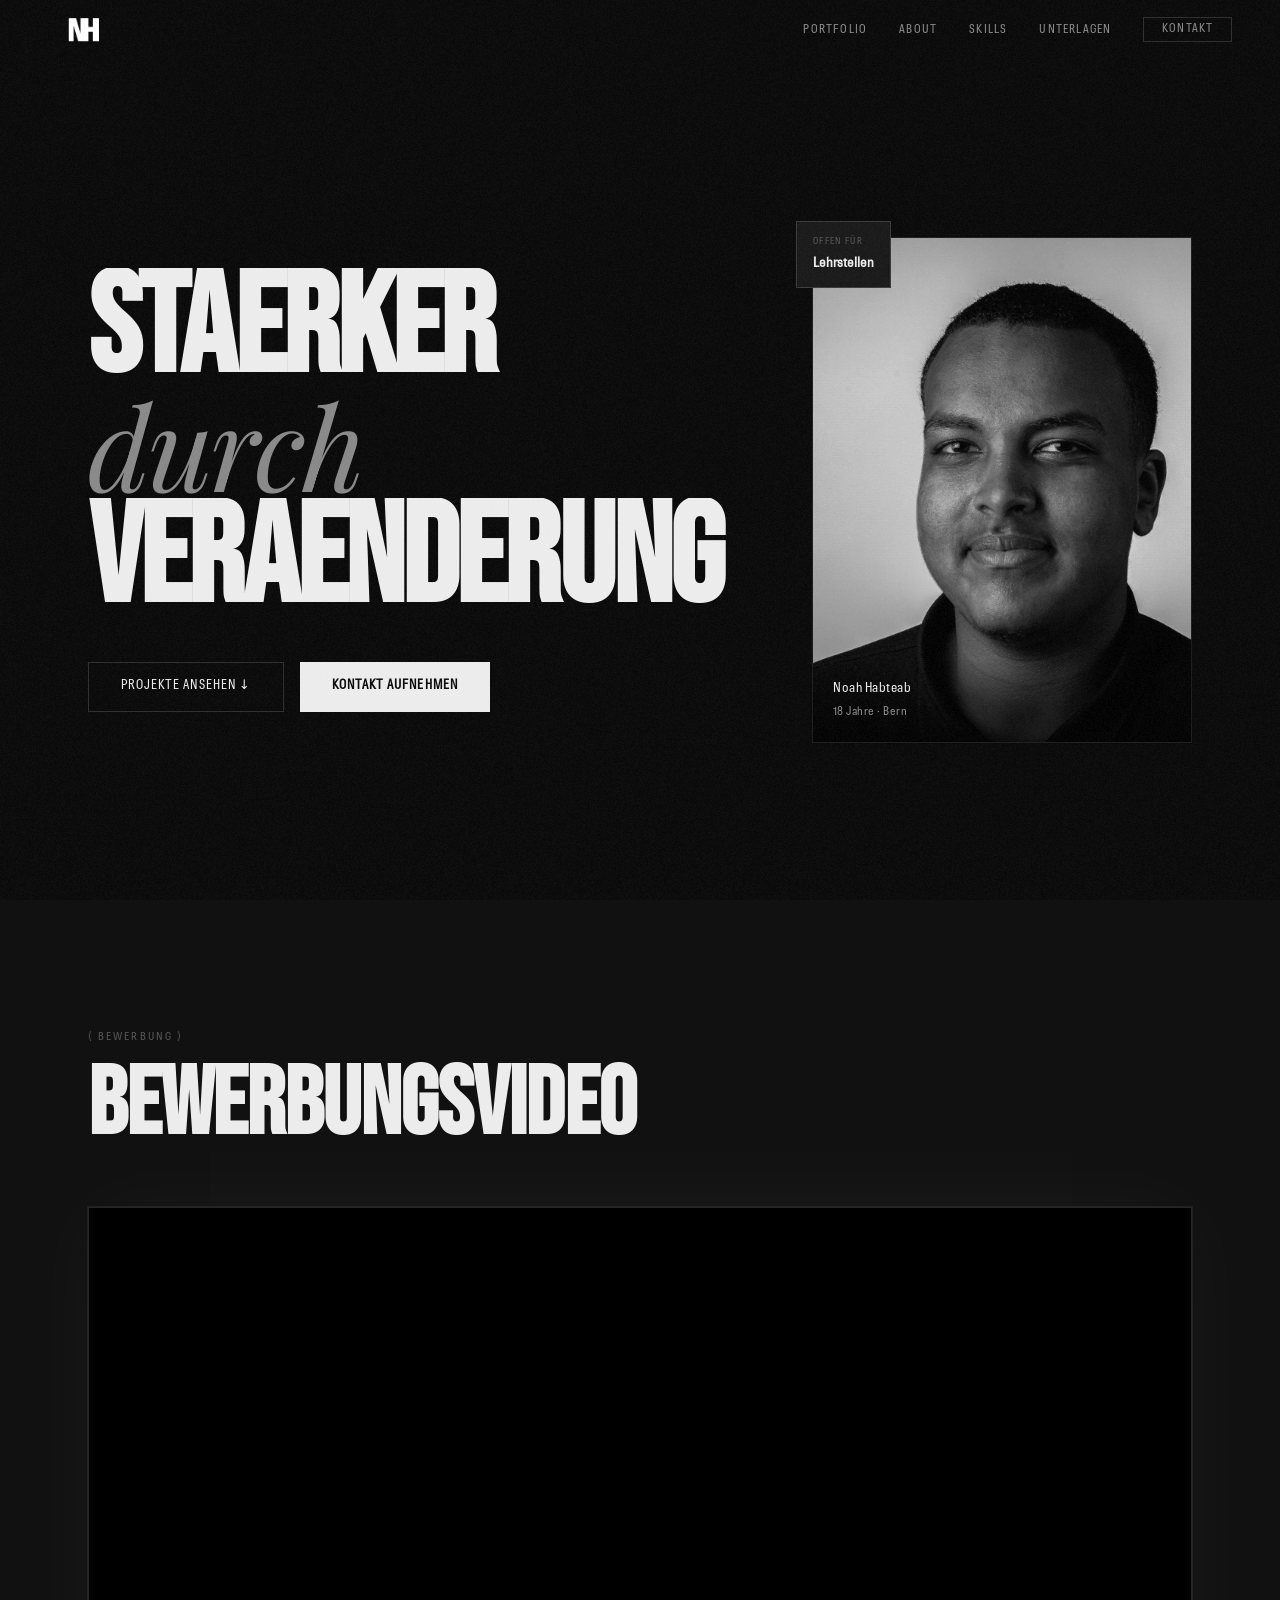
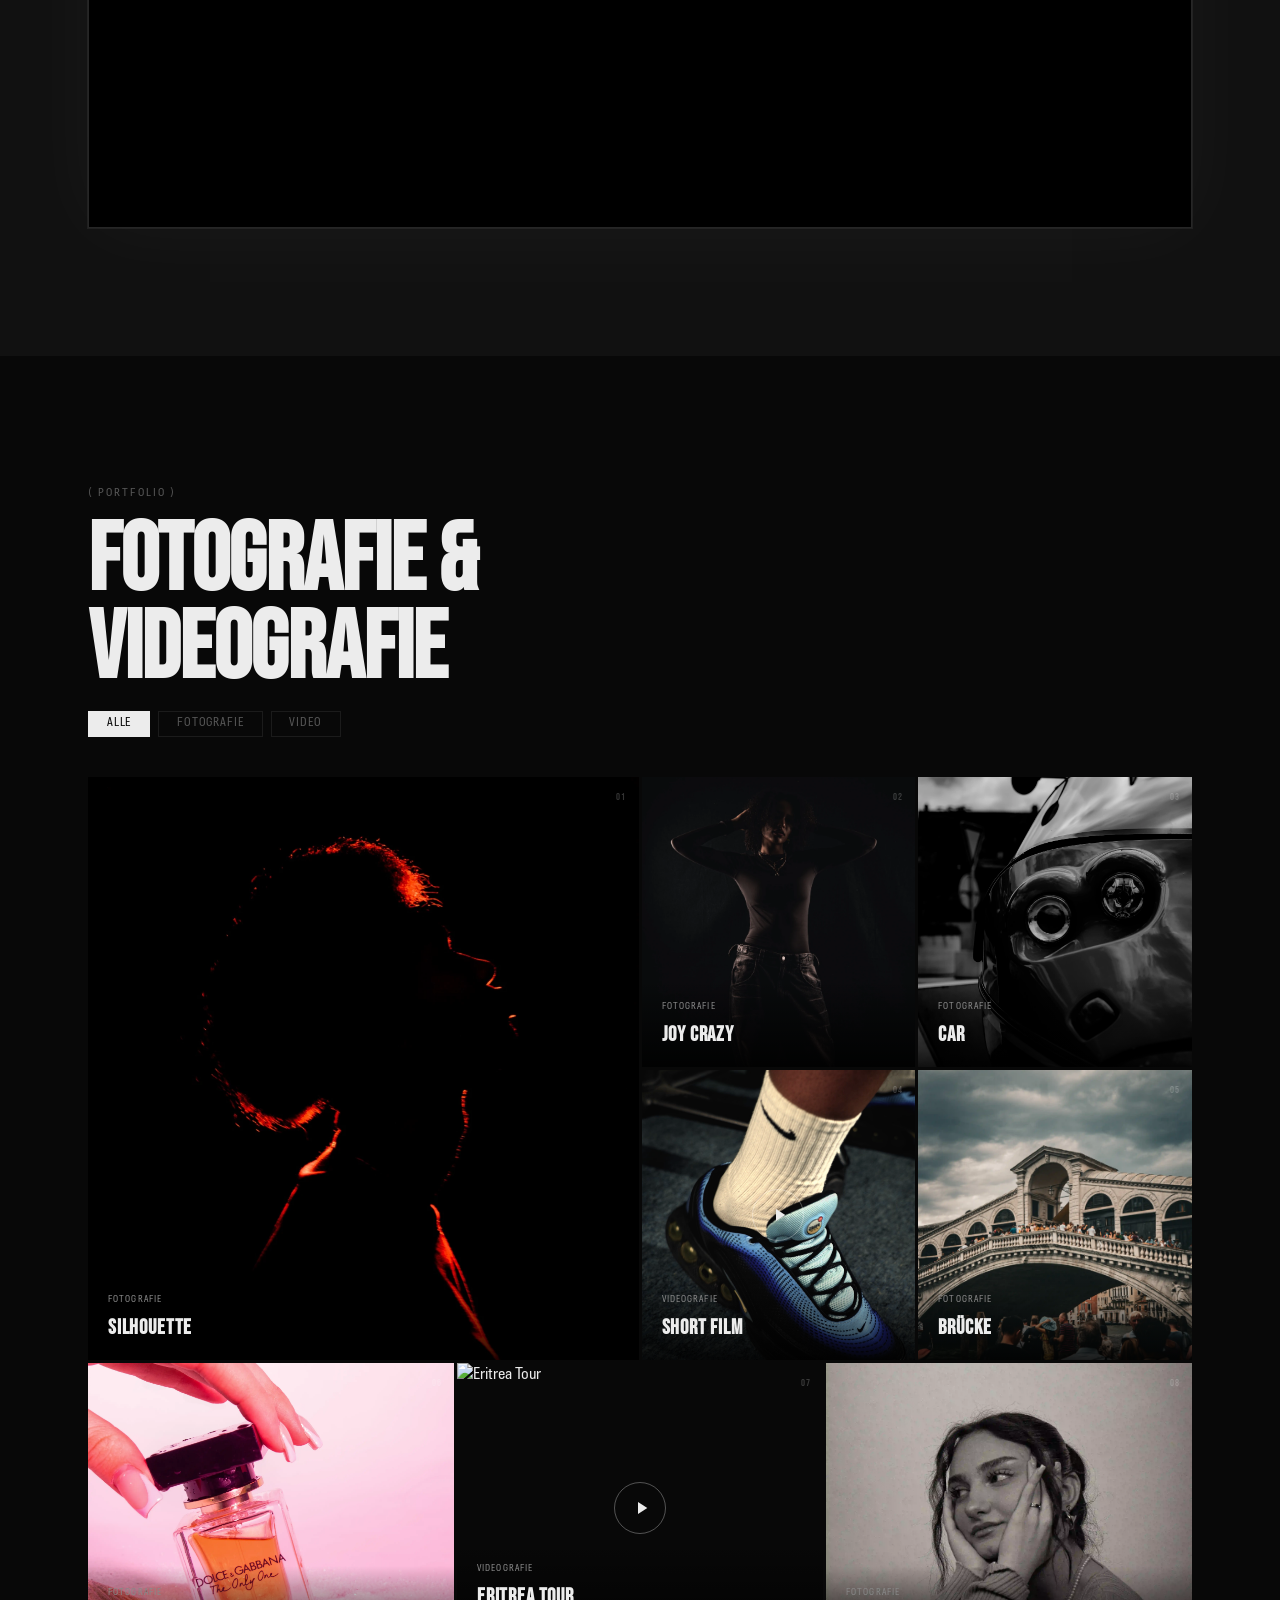
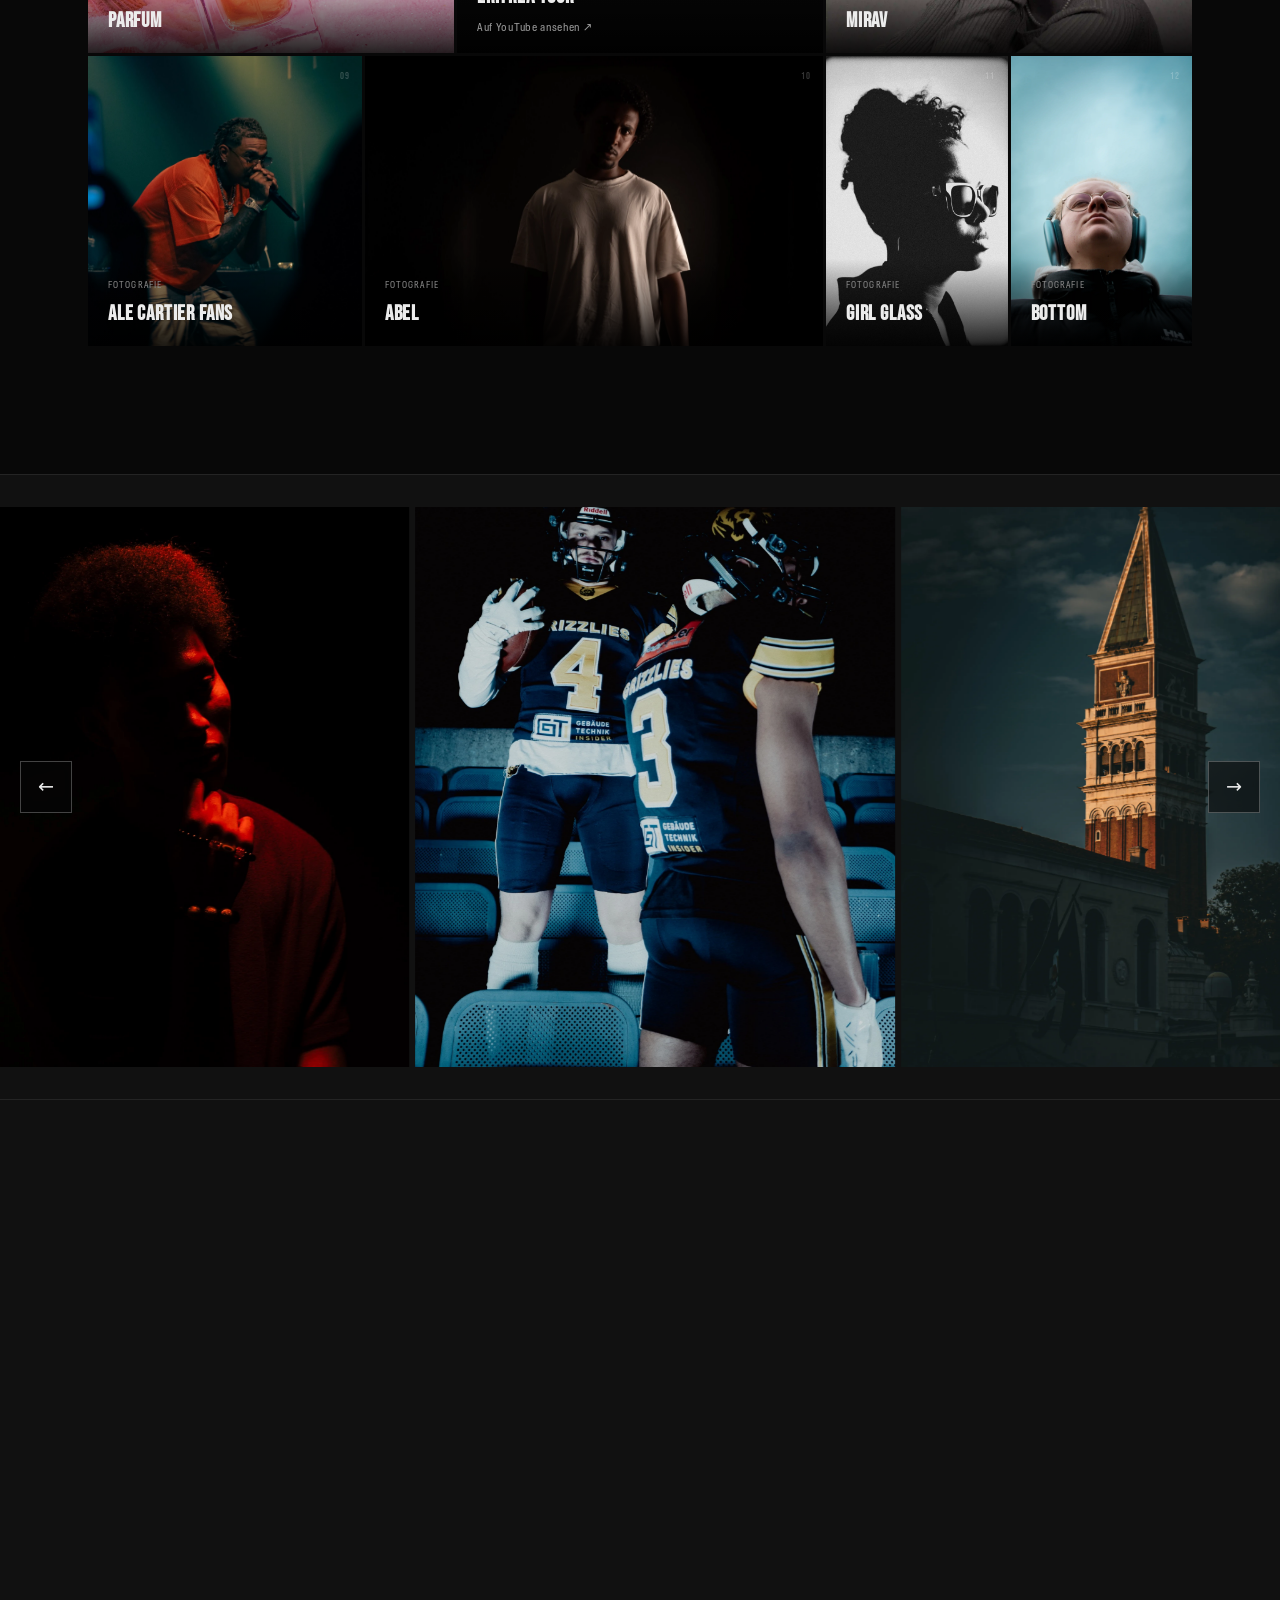
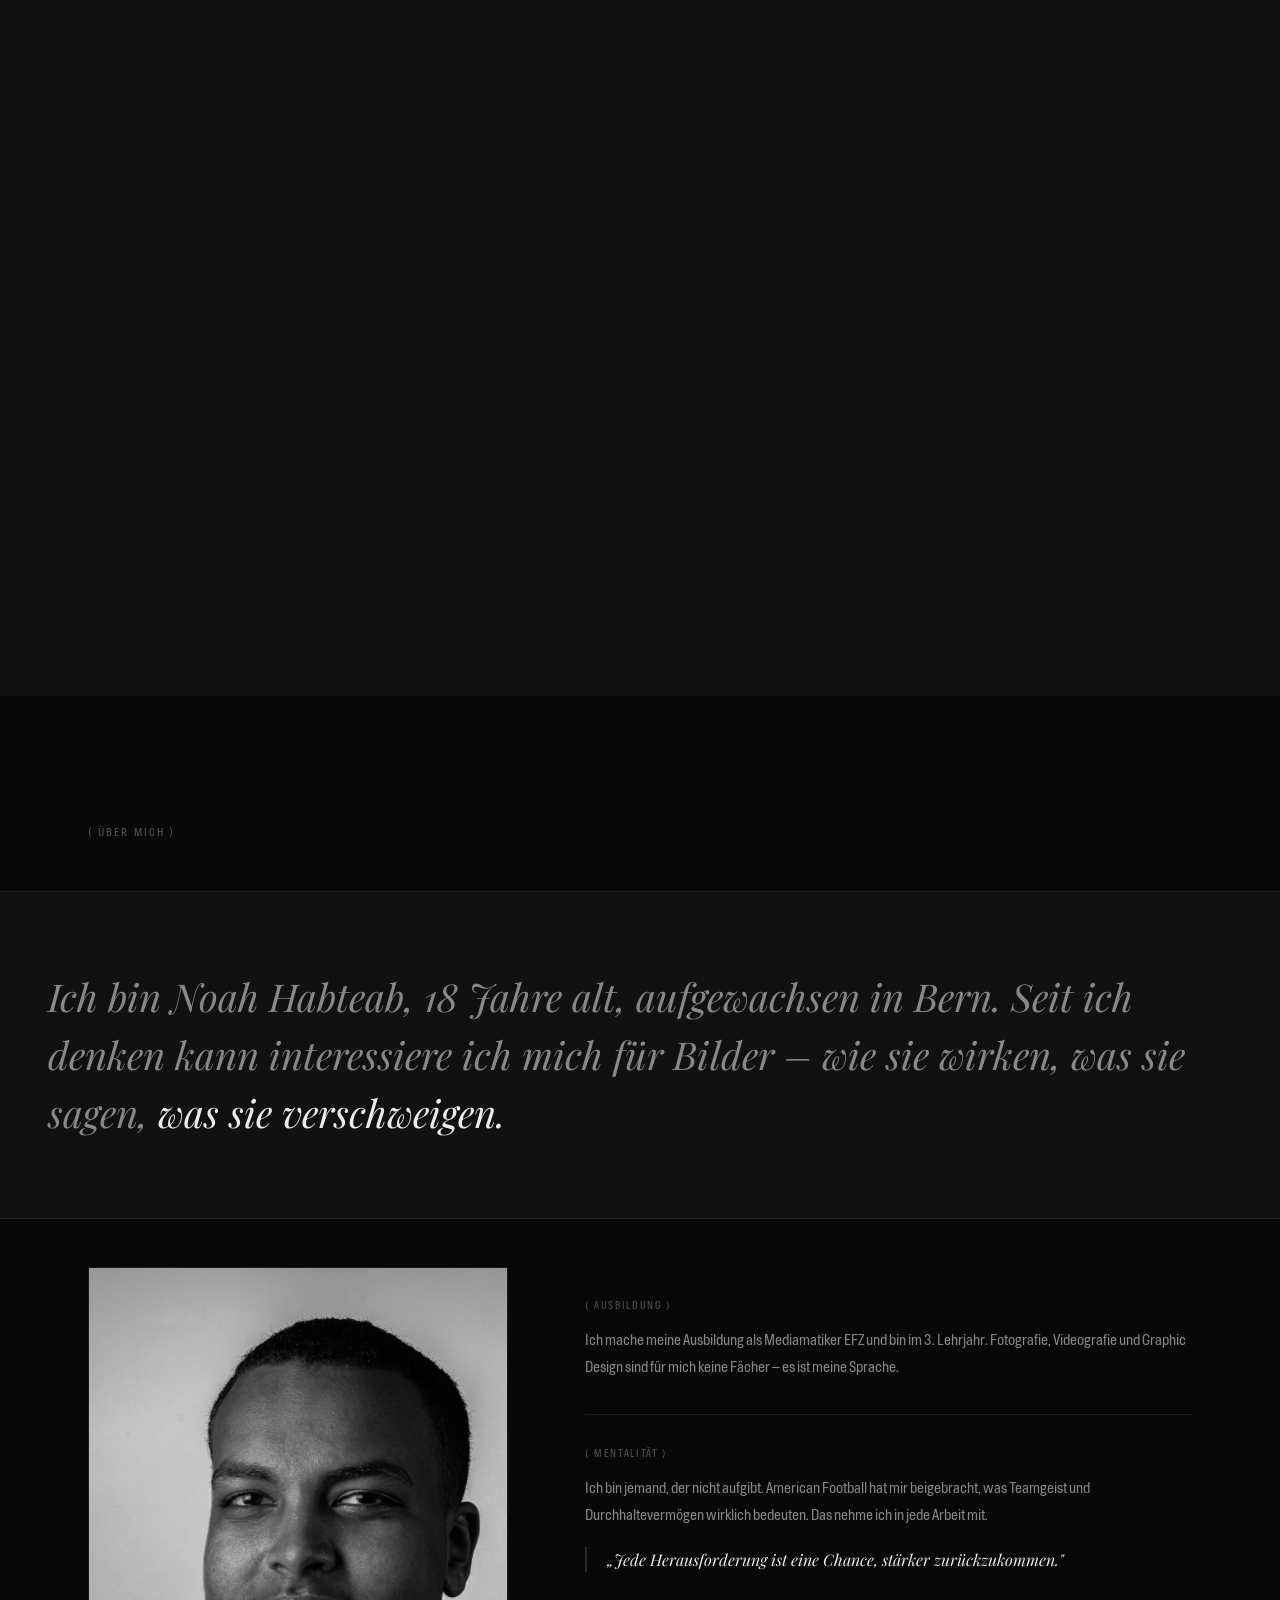
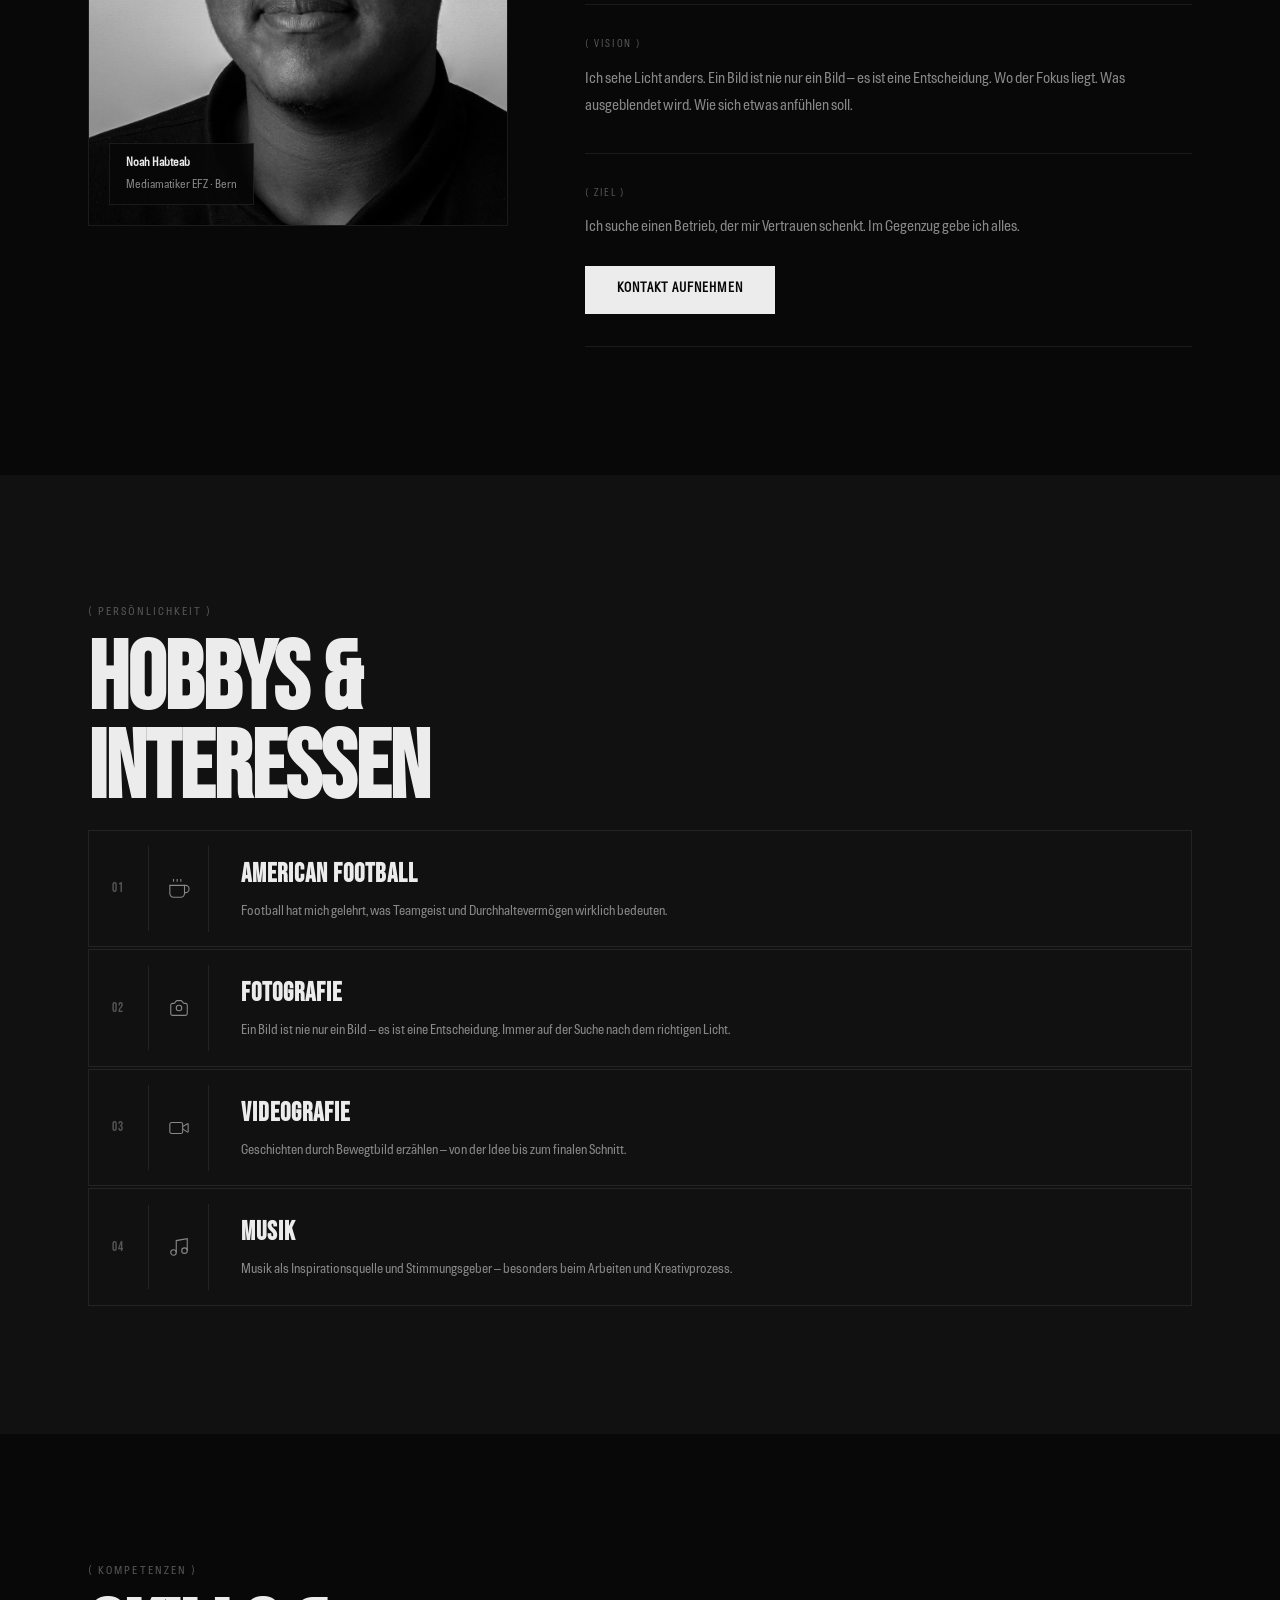
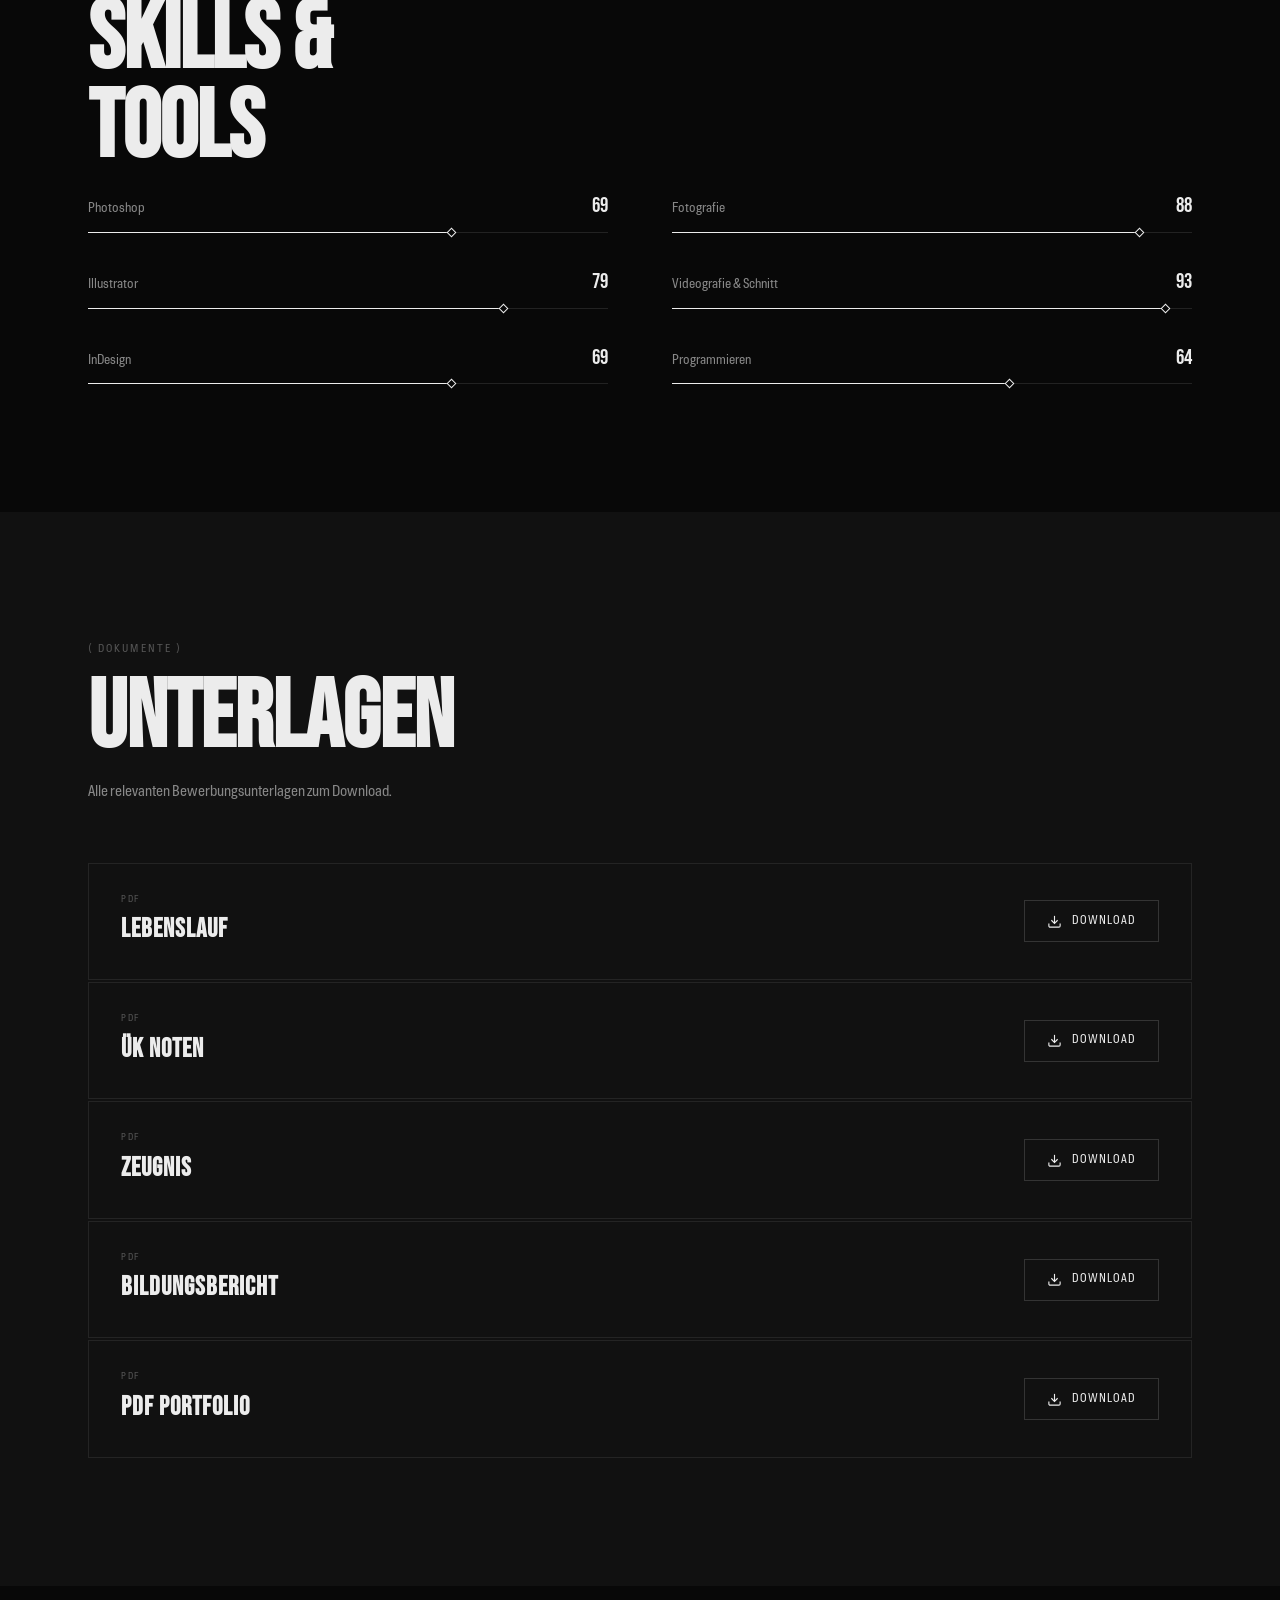
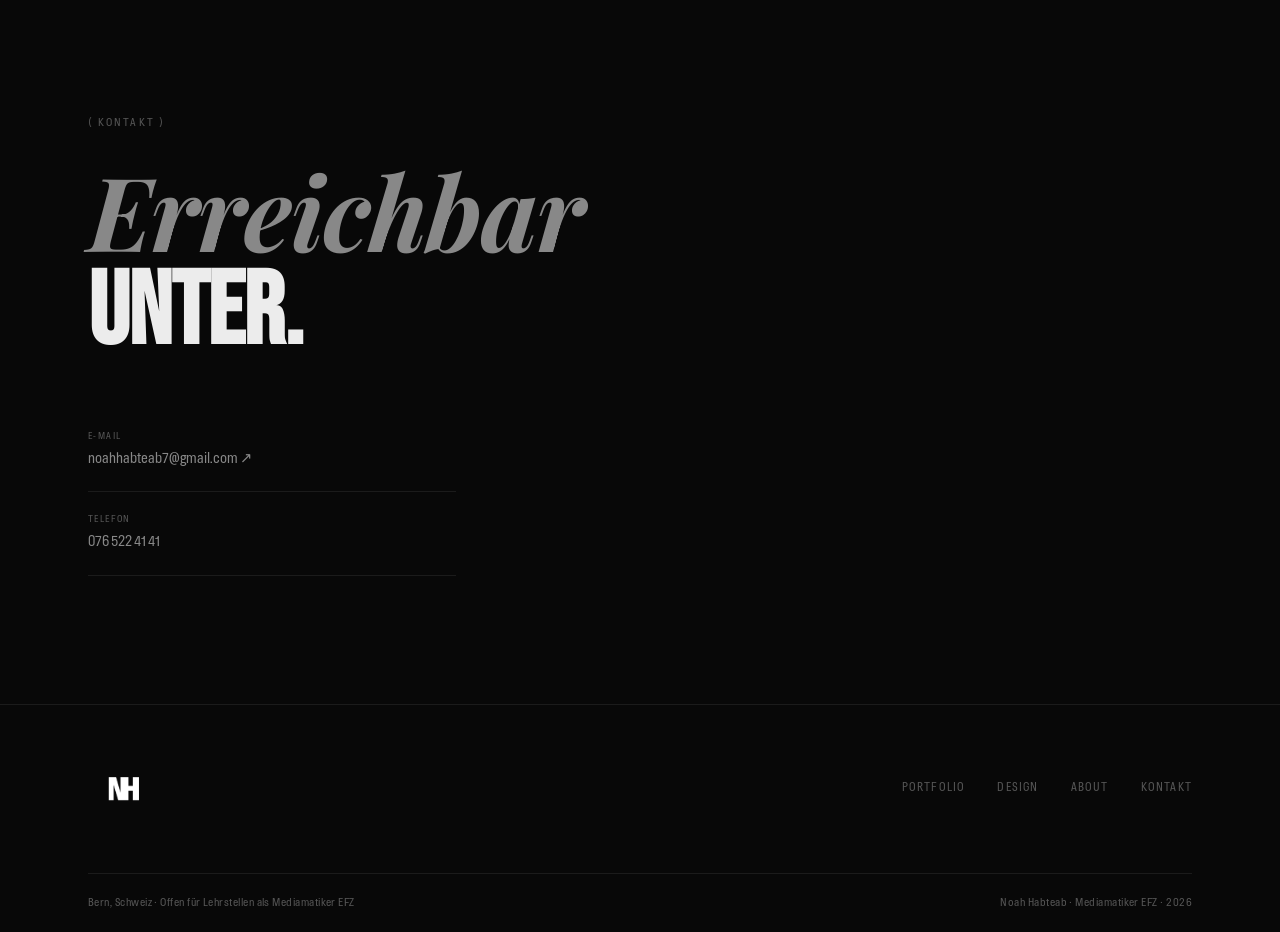
==== new-code/index.html @ 7a49c240 "Add files via upload" ====
<!DOCTYPE html>
<html lang="de">

<head>
  <meta charset="UTF-8" />
  <meta name="viewport" content="width=device-width, initial-scale=1.0" />
  <title>Noah Habteab — Mediamatiker EFZ</title>
  <meta name="description" content="Portfolio und Bewerbungsunterlagen von Noah Habteab, Mediamatiker EFZ in Ausbildung aus Bern. Fotografie, Videografie und Graphic Design." />
  <link rel="canonical" href="https://noah-habteab.ch" />

  <!-- Open Graph -->
  <meta property="og:type" content="website" />
  <meta property="og:url" content="https://noah-habteab.ch" />
  <meta property="og:title" content="Noah Habteab — Mediamatiker EFZ" />
  <meta property="og:description" content="Portfolio und Bewerbungsunterlagen von Noah Habteab, Mediamatiker EFZ in Ausbildung aus Bern." />
  <meta property="og:image" content="https://noah-habteab.ch/img/Portraet_Noah.webp" />

  <link rel="stylesheet" href="style.css" />
  <link rel="preconnect" href="https://fonts.googleapis.com" />
  <link rel="preconnect" href="https://fonts.gstatic.com" crossorigin />
  <link
    href="https://fonts.googleapis.com/css2?family=Bebas+Neue&family=Playfair+Display:ital,wght@0,400;0,700;1,400;1,700&display=swap"
    rel="stylesheet" />
</head>

<body>

  <!-- PRELOADER -->
  <div id="preloader">
    <div class="pl-wrap">
      <img src="img/Logo.png" alt="NH" class="pl-logo" />
      <div class="pl-line">
        <div class="pl-fill" id="pl-fill"></div>
      </div>
      <div class="pl-num" id="pl-num">0<span>%</span></div>
    </div>
  </div>

  <!-- NOISE -->
  <canvas id="grain"></canvas>

  <!-- LIGHTBOX -->
  <div class="lightbox" id="lightbox">
    <button class="lb-close" id="lb-close">&#x2715;</button>
    <div class="lb-inner">
      <img id="lb-img" src="" alt="" />
      <video id="lb-video" controls style="display:none;max-width:60vw;max-height:82vh;flex-shrink:0;"></video>
      <iframe id="lb-iframe" src="" frameborder="0" allow="autoplay; encrypted-media" allowfullscreen style="display:none;"></iframe>
      <p class="lb-caption" id="lb-caption"></p>
      <p class="lb-desc" id="lb-desc"></p>
    </div>
  </div>

  <!-- ===================== NAV ===================== -->
  <nav id="nav">
    <a href="#hero" class="nav-logo">
      <img src="img/Logo.png" alt="NH" />
    </a>
    <ul class="nav-links" id="nav-links">
      <li><a href="#portfolio">Portfolio</a></li>
      <li><a href="#about">About</a></li>
      <li><a href="#skills">Skills</a></li>
      <li><a href="#unterlagen">Unterlagen</a></li>
      <li><a href="#contact" class="nav-cta">Kontakt</a></li>
    </ul>
    <button class="burger" id="burger" aria-label="Menu">
      <span></span><span></span>
    </button>
  </nav>

  <div class="mob-nav" id="mob-nav">
    <ul>
      <li><a href="#portfolio" class="mob-a">Portfolio</a></li>
      <li><a href="#design" class="mob-a">Design</a></li>
      <li><a href="#about" class="mob-a">About</a></li>
      <li><a href="#hobbys" class="mob-a">Hobbys</a></li>
      <li><a href="#skills" class="mob-a">Skills</a></li>
      <li><a href="#unterlagen" class="mob-a">Unterlagen</a></li>
      <li><a href="#contact" class="mob-a">Kontakt</a></li>
    </ul>
  </div>

  <!-- ===================== HERO ===================== -->
  <section id="hero">
    <div class="hero-inner">

      <!-- Left col -->
      <div class="hero-left">
        <h1 class="hero-title">
          <span class="ht-line"><span class="ht-word" data-w="0">STAERKER</span></span>
          <span class="ht-line ht-italic"><em class="ht-word" data-w="1">durch</em></span>
          <span class="ht-line hero-last-line">
            <span class="ht-word" data-w="2">VERAENDERUNG</span><span class="hero-cursor">_</span>
          </span>
        </h1>

        <div class="hero-actions rv" style="--d:.7s">
          <a href="#portfolio" class="btn-line magnetic">Projekte ansehen ↓</a>
          <a href="#contact" class="btn-fill magnetic">Kontakt aufnehmen</a>
        </div>
      </div>

      <!-- Right col: Photo -->
      <div class="hero-right rv" style="--d:.3s">
        <div class="hero-photo-frame" id="hero-frame">
          <img src="img/Portraet_Noah.webp" alt="Noah Habteab" id="hero-img" />
          <div class="hero-photo-caption">
            <span>Noah Habteab</span>
            <span>18 Jahre · Bern</span>
          </div>
        </div>
        <div class="hero-badge rv" style="--d:.9s">
          <span class="badge-tag">Offen für</span>
          <span class="badge-val">Lehrstellen</span>
        </div>
      </div>

    </div>

    <div class="hero-scroll rv" style="--d:1.2s">
      <div class="hs-bar"></div>
      <span>Scroll</span>
    </div>
  </section>


  <!-- ===================== BEWERBUNGSVIDEO ===================== -->
  <section id="bewerbungsvideo" class="section s-dark bv-section">
    <div class="container">
      <div class="sec-label rv">( Bewerbung )</div>
      <h2 class="sec-title rv">Bewerbungsvideo</h2>
    </div>
    <div class="bv-player-wrap rv" style="--d:.22s">
      <div class="bv-ratio">
        <iframe src="https://www.youtube.com/embed/1E68z3HI1n0" frameborder="0" allow="accelerometer; autoplay; clipboard-write; encrypted-media; gyroscope; picture-in-picture" allowfullscreen></iframe>
      </div>
    </div>
  </section>

  <!-- ===================== PORTFOLIO ===================== -->
  <section id="portfolio" class="section">
    <div class="container">
      <div class="sec-label rv">( Portfolio )</div>
      <h2 class="sec-title rv">Fotografie &amp;<br />Videografie</h2>
      <div class="port-filter rv" style="--d:.15s">
        <button class="pf-btn active" data-f="all">Alle</button>
        <button class="pf-btn" data-f="foto">Fotografie</button>
        <button class="pf-btn" data-f="video">Video</button>
      </div>
    </div>

    <div class="mosaic-grid" id="port-grid">

      <div class="mc mc-w6 mc-tall rv tilt" data-c="foto" data-id="silhouette"
        data-desc="Manche Bilder entstehen, weil man ein Motiv findet. Dieses entstand, weil ich das Licht gefunden habe. Das Licht war das Thema, nicht das Motiv dahinter. Ich wollte zeigen, dass Licht keine Nebenrolle spielt, sondern selbst eine Aussage ist. Die Silhouette war das Werkzeug dafür: Form reduziert auf das Wesentliche, damit das Licht sprechen kann.">
        <div class="mc-img"><img src="img/Foto-Giulio_Silhuette.webp" alt="Silhouette" /></div>
        <div class="mc-over"><span class="mc-cat">Fotografie</span>
          <h3>Silhouette</h3>
        </div>
        <span class="mc-num">01</span>
      </div>
      <div class="mc rv tilt" data-c="foto" data-id="joy-crazy" style="--d:.05s"
        data-desc="Inspiration kann überall sein, man muss sie nur erkennen und dann umsetzen. Ich habe dieses Shooting auf Instagram gesehen und wollte es selber umsetzen. Was mich daran fasziniert hat, war die Einfachheit dahinter, nur 2 Blitzlichter, keine aufwändige Bearbeitung. Die Kontraste entstanden allein durch die Position des Models. Das hat mir gezeigt, dass weniger oft mehr ist.">
        <div class="mc-img"><img src="img/Foto-Joy_Crazy.webp" alt="Joy Crazy" /></div>
        <div class="mc-over"><span class="mc-cat">Fotografie</span>
          <h3>Joy Crazy</h3>
        </div>
        <span class="mc-num">02</span>
      </div>
      <div class="mc rv tilt" data-c="foto" data-id="car" style="--d:.08s"
        data-desc="Nicht jedes Motiv muss gesucht werden. Manchmal stellt es sich einfach vor dich hin. Das Fahrrad hat mich sofort angesprochen, wegen seiner Symmetrie. Es gibt Motive, die ihre eigene Komposition mitbringen. Man muss sie nur erkennen. Ich musste nichts arrangieren, nur den richtigen Winkel finden, der den Diagonalen gerecht wird. Das war die einzige Entscheidung.">
        <div class="mc-img"><img src="img/Foto-Car.webp" alt="Car" /></div>
        <div class="mc-over"><span class="mc-cat">Fotografie</span>
          <h3>Car</h3>
        </div>
        <span class="mc-num">03</span>
      </div>
      <div class="mc rv tilt" data-c="video" data-id="short-film" data-youtube="_mA1FNUbbEI" data-aspect="9/16" style="--d:.06s"
        data-desc="Ein Bild sagt mehr als tausend Worte. Aber eine Geschichte sagt mehr als ein Bild. Dieser Kurzfilm entstand, um das Storytelling zu üben. Weil ich überzeugt bin, dass Storytelling das Wichtigste in der visuellen Kunst ist, nicht die Technik. Ich habe die Perspektive gezielt eingesetzt, um Bild und Geschichte zu einem zu machen. Jede Einstellung war eine bewusste Entscheidung darüber, was der Zuschauer sehen soll, und was nicht.">
        <div class="mc-img">
          <img src="img/Thumbnail_Kurz-Film.png" alt="Short Film" />
          <div class="mc-play"><svg viewBox="0 0 24 24" fill="currentColor">
              <polygon points="6,3 20,12 6,21" />
            </svg></div>
        </div>
        <div class="mc-over"><span class="mc-cat">Videografie</span>
          <h3>Short Film</h3>
        </div>
        <span class="mc-num">04</span>
      </div>
      <div class="mc rv tilt" data-c="foto" data-id="bruecke" style="--d:.1s"
        data-desc="Gute Bilder warten nicht auf den perfekten Moment, sie sind da, wenn man bereit ist. Ein Ferienbild, aber keine zufällige Aufnahme. Die Führungslinie der Brücke war bereits da, perfekt. Ich musste nur den Standpunkt finden, der ihr gerecht wird, und den Auslöser drücken. Manchmal ist das die eigentliche Arbeit: das Offensichtliche zu sehen, bevor es jemand anderes tut.">
        <div class="mc-img"><img src="img/Foto-bruecke.webp" alt="Brücke" /></div>
        <div class="mc-over"><span class="mc-cat">Fotografie</span>
          <h3>Brücke</h3>
        </div>
        <span class="mc-num">05</span>
      </div>
      <div class="mc mc-w4 rv tilt" data-c="foto" data-id="parfum" style="--d:.04s"
        data-desc="Wie erzählt man die Geschichte eines Objekts? Das war ein Schulprojekt über Produktfotografie. Ich habe mich bewusst gegen das klassische Produktbild entschieden und den Lifestyle-Ansatz gewählt. Weil ein Produkt allein keine Geschichte erzählt. Der Vibe, die Atmosphäre rund ums Objekt, das ist genauso Teil des Bildes wie das Produkt selbst.">
        <div class="mc-img"><img src="img/Foto-Parfuem.webp" alt="Parfum" /></div>
        <div class="mc-over"><span class="mc-cat">Fotografie</span>
          <h3>Parfum</h3>
        </div>
        <span class="mc-num">06</span>
      </div>
      <div class="mc mc-w4 rv tilt" data-c="video" data-id="eritrea-tour" data-yt-url="https://youtu.be/agjLJVQoxNE" style="--d:.07s"
        data-desc="Manche Orte spricht man nicht einfach an, man kehrt zu ihnen zurück. Das war in den Ferien, als wir in die Heimat gereist sind. Alles per Hand, ohne Stativ, ohne zusätzliche Ausrüstung. Den Vintage-Look habe ich in der Bearbeitung hinzugefügt, nicht als Filter, sondern weil er zur Stimmung des Landes gepasst hat. Das Schwierigste war, dass Kameras dort nicht gern gesehen werden. Diese Einschränkung war Teil des Werks, und hat es ehrlicher gemacht.">
        <div class="mc-img">
          <img src="img/Thumbnail-Eritrea.png" alt="Eritrea Tour" />
          <div class="mc-play"><svg viewBox="0 0 24 24" fill="currentColor">
              <polygon points="6,3 20,12 6,21" />
            </svg></div>
        </div>
        <div class="mc-over"><span class="mc-cat">Videografie</span>
          <h3>Eritrea Tour</h3>
          <span class="mc-yt-hint">Auf YouTube ansehen ↗</span>
        </div>
        <span class="mc-num">07</span>
      </div>
      <div class="mc mc-w4 rv tilt" data-c="foto" data-id="mirav" style="--d:.11s"
        data-desc="Jeder hat ein Bild, das alles verändert hat. Das war in meinem 1. Lehrjahr, beim Üben von Portraitfotografie. Davor dachte ich, Fotografieren sei simpel. Dieses Shooting hat das geändert. Ich habe gemerkt, dass hinter jedem guten Bild eine Entscheidung steckt, über Licht, Abstand, Blick. Dass Fotografie Absicht braucht, keinen Zufall.">
        <div class="mc-img"><img src="img/Foto-Mirav.webp" alt="Mirav" /></div>
        <div class="mc-over"><span class="mc-cat">Fotografie</span>
          <h3>Mirav</h3>
        </div>
        <span class="mc-num">08</span>
      </div>
      <div class="mc rv tilt" data-c="foto" data-id="ale-cartier-fans" style="--d:.03s"
        data-desc="Ein Konzert zu fotografieren heisst, im Chaos eine Ordnung zu finden. Das war ein Konzert eines Kollegen, bei dem ich fotografiert habe. Ich wollte eine neue Herausforderung. Ein Konzert ist Chaos: viele Menschen, viel Bewegung, kein klares Motiv. Die Idee war, durch die Menge einen bewussten Tunnel zu schaffen, der das Auge zwingend zum Künstler führt. Ordnung im Chaos.">
        <div class="mc-img"><img src="img/Foto-Ale_Cartier_Fans.webp" alt="Ale Cartier Fans" /></div>
        <div class="mc-over"><span class="mc-cat">Fotografie</span>
          <h3>Ale Cartier Fans</h3>
        </div>
        <span class="mc-num">09</span>
      </div>
      <div class="mc mc-w5 rv tilt" data-c="foto" data-id="abel" style="--d:.09s"
        data-desc="Manchmal ist die stärkste Entscheidung, etwas wegzulassen. Ein Licht. Bewusst. Ich wollte nicht mehr, weil mehr das Ziel verfehlt hätte. Der Hell-Dunkel-Kontrast entsteht nicht trotz eines einzigen Lichts, sondern genau deshalb. Schatten ist keine Abwesenheit von Licht. Schatten ist eine Entscheidung.">
        <div class="mc-img"><img src="img/Foto-Abel.webp" alt="Abel" /></div>
        <div class="mc-over"><span class="mc-cat">Fotografie</span>
          <h3>Abel</h3>
        </div>
        <span class="mc-num">10</span>
      </div>
      <div class="mc mc-w2 rv tilt" data-c="foto" data-id="girl-glass" style="--d:.12s"
        data-desc="Wenn ein Kunde kommt, bringt er eine Idee. Was ich mitbringe, ist der Blick. Eine echte Produktfotografie für eine stylische Brille. Ich habe den Wunsch des Kunden ausgeführt und dabei trotzdem meinen eigenen Blick eingebracht. Mit der Bearbeitung habe ich einen Vibe eingefangen, der über das reine Produktbild hinausgeht. Der Kunde war sehr zufrieden. Das war die Bestätigung.">
        <div class="mc-img"><img src="img/Foto-Girl_Glass.webp" alt="Girl Glass" /></div>
        <div class="mc-over"><span class="mc-cat">Fotografie</span>
          <h3>Girl Glass</h3>
        </div>
        <span class="mc-num">11</span>
      </div>
      <div class="mc mc-w2 rv tilt" data-c="foto" data-id="bottom" style="--d:.14s"
        data-desc="Nicht jedes Bild zeigt, was es zeigt. Kopfhörer verbinde ich mit Musik, und Musik schafft einen eigenen Raum. Ich wollte diesen Raum sichtbar machen. Eine Stimmung kreieren, die ruhig ist, fokussiert, eine Oase. Das Bild sollte nicht zeigen, wie Kopfhörer aussehen, sondern wie sie sich anfühlen.">
        <div class="mc-img"><img src="img/Foto-Bottom.webp" alt="Bottom" /></div>
        <div class="mc-over"><span class="mc-cat">Fotografie</span>
          <h3>Bottom</h3>
        </div>
        <span class="mc-num">12</span>
      </div>

    </div>
  </section>

  <!-- PHOTO AUTO-SCROLL -->
  <div class="photo-scroll">
    <button class="ps-btn ps-prev" id="ps-prev" aria-label="Zurück">&#8592;</button>
    <button class="ps-btn ps-next" id="ps-next" aria-label="Weiter">&#8594;</button>
    <div class="ps-track" id="ps-track">
      <div class="ps-item" data-title="Ale Cartier BW" data-desc="Manchmal entscheidet eine einzige Wahl, ob ein Bild wirkt, oder nur existiert. Das war ein Konzert eines Kollegen. Ich habe mich entschieden, dieses Bild in Schwarz-Weiss zu zeigen. Farbe hätte abgelenkt. In Schwarz-Weiss bleibt nur das Licht, der Moment, die Stimmung. Genau das wollte ich."><img src="img/Foto-Ale_Cartier_BW.webp" alt="Ale Cartier BW" /></div>
      <div class="ps-item" data-title="Busstation" data-desc="Komposition beginnt im Kopf, nicht in der Kamera. Die Schilder der Busstation haben eine natürliche Blickführung, sie navigieren das Auge, ohne dass man eingreifen muss. Das Bild hatte ich im Kopf, bevor ich die Kamera gehoben habe. Manchmal sieht man das fertige Bild schon, bevor man auf den Auslöser drückt. Das ist der Moment, auf den man wartet."><img src="img/Foto-Busstation.webp" alt="Busstation" /></div>
      <div class="ps-item" data-title="Statue" data-desc="Manche Motive warten nicht. Man muss schnell sein. Das Bild hat sich in den Ferien ergeben. Ich habe den Vogel auf der Statue gesehen und wusste sofort, dass da ein Bild ist. Die Gebüsche habe ich als visuelles Framing genutzt, damit das Hauptmotiv trotz der Umgebung klar ins Auge fällt. Es war eine schnelle Entscheidung. Die besten oft sind."><img src="img/Foto-statue.webp" alt="Statue" /></div>
      <div class="ps-item" data-id="giulio-denken" data-title="Giulio Denken" data-desc="Das Licht kann verbergen. Oder es kann zeigen. Beides ist eine Entscheidung. Hier geht es um einen Moment, den Moment des Nachdenkens. Das Licht fällt so, dass es den Ausdruck hervorhebt, anstatt ihn zu verbergen. Licht nicht als Effekt, sondern als Erzähler."><img src="img/Foto-Giulio_Denken.webp" alt="Giulio Denken" /></div>
      <div class="ps-item" data-title="Jersey Zombie" data-desc="Wenn alles im Bild schreit, muss das Wichtigste leise sprechen. Ein Jersey-Reveal-Shooting für ein neues Trikot. Die Herausforderung war, trotz der Bewegung im Bild das Trikot als Hauptmotiv zu behalten. Das Licht habe ich bewusst so gesetzt, dass es direkt auf das Trikot lenkt. Action als Rahmen, nicht als Ablenkung."><img src="img/Foto-Jersey_Zombie.webp" alt="Jersey Zombie" /></div>
      <div class="ps-item" data-title="Turm" data-desc="Ein gutes Bild beginnt vor der Kamera, und endet in der Bearbeitung. Das Bild entstand in den Ferien. Die Bildstruktur war von Anfang an stark, aber das reichte nicht. Entscheidend war das Maskieren in der Bearbeitung: das Hauptmotiv vom Hintergrund lösen, damit es die Aufmerksamkeit bekommt, die es verdient. Bearbeitung nicht als Korrektiv, sondern als Aussage."><img src="img/Foto-Turm.webp" alt="Turm" /></div>
      <div class="ps-item" data-id="kleider-cold" data-title="Kleider Cold" data-desc="Der Blick des Betrachters ist keine Zufallssache. Ein Produktfotoshooting für einen Pullover. Die Idee war, die Geometrie so zu nutzen, dass der Blick keine Wahl hat, er wird zum Kleidungsstück geführt. Eine Sogwirkung, die nichts dem Zufall überlässt. Das war die Absicht. Und sie hat funktioniert."><img src="img/Foto-Kleider_Cold.webp" alt="Kleider Cold" /></div>
      <div class="ps-item" data-id="lana-baseballschlaeger" data-title="Lana Baseballschläger" data-desc="Eine Kundin kommt mit einem Wunsch. Die Aufgabe ist, diesen Wunsch sichtbar zu machen. Ein Geburtstags-Fotoshooting, bei dem die Kundin einen 2000er-Vibe haben wollte. Der Vibe war klar, die Umsetzung war die Arbeit. Vor allem die Bearbeitung war entscheidend: ein Gleichgewicht finden zwischen zu viel und zu wenig. Zu viel wirkt künstlich. Zu wenig zeigt nichts. Die Mitte ist das Ziel."><img src="img/Foto-Lana_Baseballschlaeger.webp" alt="Lana Baseballschläger" /></div>
      <div class="ps-item" data-id="white-boy-verzoegert" data-title="White Boy Verzögert" data-desc="Effekte, die in der Kamera entstehen, erzählen mehr als solche, die nachträglich hinzugefügt werden. Ebenfalls ein Trikot-Reveal-Shooting, aber ein anderer Gedanke dahinter. Den Verzögerungseffekt wollte ich direkt aus der Kamera erstellen, nicht nachträglich hinzufügen. Das Ergebnis ist dadurch ehrlicher. Was die Kamera aufnimmt, ist real. Was man nachher hinzufügt, ist eine Interpretation."><img src="img/Foto-White_Boy_Verzoegert.webp" alt="White Boy Verzögert" /></div>
      <div class="ps-item" data-id="boy-glasse" data-title="Boy Glasse" data-desc="Produktfotografie ist nicht nur Dokumentation, sie ist Interpretation. Eine Produktfotografie für eine stylische Brille. Ich habe den Wunsch des Kunden genommen und konsequent umgesetzt, dabei aber meinen eigenen Blick eingebracht, damit das Bild über das reine Produktfoto hinausgeht."><img src="img/Foto-Boy_Glasse.webp" alt="Boy Glasse" /></div>
      <div class="ps-item" data-title="Kopfhörer" data-desc="Das Auge folgt immer einer Spur, ob man es merkt oder nicht. Ich habe mit den Fluchtlinien eine Tiefenwirkung geschaffen, die das Auge direkt zum Hauptmotiv zieht. Das Ziel war, dass der Betrachter keine andere Wahl hat, sein Blick wird geführt, ohne dass er es merkt. Gute Komposition arbeitet unsichtbar."><img src="img/Foto-Kopfhoerer.webp" alt="Kopfhörer" /></div>
      <!-- duplicate for seamless loop -->
      <div class="ps-item" data-title="Ale Cartier BW" data-desc="Manchmal entscheidet eine einzige Wahl, ob ein Bild wirkt, oder nur existiert. Das war ein Konzert eines Kollegen. Ich habe mich entschieden, dieses Bild in Schwarz-Weiss zu zeigen. Farbe hätte abgelenkt. In Schwarz-Weiss bleibt nur das Licht, der Moment, die Stimmung. Genau das wollte ich."><img src="img/Foto-Ale_Cartier_BW.webp" alt="Ale Cartier BW" /></div>
      <div class="ps-item" data-title="Busstation" data-desc="Komposition beginnt im Kopf, nicht in der Kamera. Die Schilder der Busstation haben eine natürliche Blickführung, sie navigieren das Auge, ohne dass man eingreifen muss. Das Bild hatte ich im Kopf, bevor ich die Kamera gehoben habe. Manchmal sieht man das fertige Bild schon, bevor man auf den Auslöser drückt. Das ist der Moment, auf den man wartet."><img src="img/Foto-Busstation.webp" alt="Busstation" /></div>
      <div class="ps-item" data-title="Statue" data-desc="Manche Motive warten nicht. Man muss schnell sein. Das Bild hat sich in den Ferien ergeben. Ich habe den Vogel auf der Statue gesehen und wusste sofort, dass da ein Bild ist. Die Gebüsche habe ich als visuelles Framing genutzt, damit das Hauptmotiv trotz der Umgebung klar ins Auge fällt. Es war eine schnelle Entscheidung. Die besten oft sind."><img src="img/Foto-statue.webp" alt="Statue" /></div>
      <div class="ps-item" data-title="Giulio Denken" data-desc="Das Licht kann verbergen. Oder es kann zeigen. Beides ist eine Entscheidung. Hier geht es um einen Moment, den Moment des Nachdenkens. Das Licht fällt so, dass es den Ausdruck hervorhebt, anstatt ihn zu verbergen. Licht nicht als Effekt, sondern als Erzähler."><img src="img/Foto-Giulio_Denken.webp" alt="Giulio Denken" /></div>
      <div class="ps-item" data-title="Jersey Zombie" data-desc="Wenn alles im Bild schreit, muss das Wichtigste leise sprechen. Ein Jersey-Reveal-Shooting für ein neues Trikot. Die Herausforderung war, trotz der Bewegung im Bild das Trikot als Hauptmotiv zu behalten. Das Licht habe ich bewusst so gesetzt, dass es direkt auf das Trikot lenkt. Action als Rahmen, nicht als Ablenkung."><img src="img/Foto-Jersey_Zombie.webp" alt="Jersey Zombie" /></div>
      <div class="ps-item" data-title="Turm" data-desc="Ein gutes Bild beginnt vor der Kamera, und endet in der Bearbeitung. Das Bild entstand in den Ferien. Die Bildstruktur war von Anfang an stark, aber das reichte nicht. Entscheidend war das Maskieren in der Bearbeitung: das Hauptmotiv vom Hintergrund lösen, damit es die Aufmerksamkeit bekommt, die es verdient. Bearbeitung nicht als Korrektiv, sondern als Aussage."><img src="img/Foto-Turm.webp" alt="Turm" /></div>
      <div class="ps-item" data-title="Kleider Cold" data-desc="Der Blick des Betrachters ist keine Zufallssache. Ein Produktfotoshooting für einen Pullover. Die Idee war, die Geometrie so zu nutzen, dass der Blick keine Wahl hat, er wird zum Kleidungsstück geführt. Eine Sogwirkung, die nichts dem Zufall überlässt. Das war die Absicht. Und sie hat funktioniert."><img src="img/Foto-Kleider_Cold.webp" alt="Kleider Cold" /></div>
      <div class="ps-item" data-title="Lana Baseballschläger" data-desc="Eine Kundin kommt mit einem Wunsch. Die Aufgabe ist, diesen Wunsch sichtbar zu machen. Ein Geburtstags-Fotoshooting, bei dem die Kundin einen 2000er-Vibe haben wollte. Der Vibe war klar, die Umsetzung war die Arbeit. Vor allem die Bearbeitung war entscheidend: ein Gleichgewicht finden zwischen zu viel und zu wenig. Zu viel wirkt künstlich. Zu wenig zeigt nichts. Die Mitte ist das Ziel."><img src="img/Foto-Lana_Baseballschlaeger.webp" alt="Lana Baseballschläger" /></div>
      <div class="ps-item" data-title="White Boy Verzögert" data-desc="Effekte, die in der Kamera entstehen, erzählen mehr als solche, die nachträglich hinzugefügt werden. Ebenfalls ein Trikot-Reveal-Shooting, aber ein anderer Gedanke dahinter. Den Verzögerungseffekt wollte ich direkt aus der Kamera erstellen, nicht nachträglich hinzufügen. Das Ergebnis ist dadurch ehrlicher. Was die Kamera aufnimmt, ist real. Was man nachher hinzufügt, ist eine Interpretation."><img src="img/Foto-White_Boy_Verzoegert.webp" alt="White Boy Verzögert" /></div>
      <div class="ps-item" data-title="Boy Glasse" data-desc="Produktfotografie ist nicht nur Dokumentation, sie ist Interpretation. Eine Produktfotografie für eine stylische Brille. Ich habe den Wunsch des Kunden genommen und konsequent umgesetzt, dabei aber meinen eigenen Blick eingebracht, damit das Bild über das reine Produktfoto hinausgeht."><img src="img/Foto-Boy_Glasse.webp" alt="Boy Glasse" /></div>
      <div class="ps-item" data-title="Kopfhörer" data-desc="Das Auge folgt immer einer Spur, ob man es merkt oder nicht. Ich habe mit den Fluchtlinien eine Tiefenwirkung geschaffen, die das Auge direkt zum Hauptmotiv zieht. Das Ziel war, dass der Betrachter keine andere Wahl hat, sein Blick wird geführt, ohne dass er es merkt. Gute Komposition arbeitet unsichtbar."><img src="img/Foto-Kopfhoerer.webp" alt="Kopfhörer" /></div>
    </div>
  </div>

  <!-- ===================== GRAPHIC DESIGN ===================== -->
  <section id="design" class="section s-dark">
    <div class="container">
      <div class="sec-label rv">( Graphic Design )</div>
      <h2 class="sec-title rv">Poster, Covers<br />&amp; Artworks</h2>
      <p class="sec-intro rv" style="--d:.1s">
        Drei Projekte – drei unterschiedliche Welten. Jedes entstand mit einem klaren Konzept:
        Typografie als Werkzeug, Bild als Aussage, Farbe als Entscheidung.
      </p>

      <div class="dsgn-cards">

        <div class="dsgn-card rv tilt" data-id="year-of" style="--d:.05s"
          data-desc="Ein Bild kann eine Geschichte erzählen. Ein Poster muss mehr tun, es muss eine Welt schaffen. Das Bild allein hätte gereicht, aber ich wollte mehr daraus machen. In der Bearbeitung habe ich den 2000s-Vibe weiter ausgearbeitet und das Alter auf dem Shirt hinzugefügt. Nicht als Dekoration, sondern als Detail, das die Geschichte vervollständigt. Typografie als Teil des Bildes.">
          <div class="dc-vis">
            <img src="img/Year_of_Poster.webp" alt="Year Of Poster" />
          </div>
          <div class="dc-meta">
            <span class="dc-num">01</span>
            <span class="dc-title">Year Of</span>
          </div>
        </div>

        <div class="dsgn-card rv tilt" data-id="odf-cover" style="--d:.1s"
          data-desc="Ein Cover ist die erste Begegnung, und erste Begegnungen entscheiden alles. Dieses Cover wollte ich als Magazin-Cover gestalten. Ein Magazin-Cover hat eine klare Aufgabe: Es muss sofort wirken. Ich habe mich für einen minimalistischen Ansatz entschieden, weil das Bild selber stark genug ist. Jedes zusätzliche Element hätte davon abgelenkt. Weniger war die richtige Entscheidung.">
          <div class="dc-vis">
            <img src="img/odf_cover_Poster.webp" alt="ODF Cover Poster" />
          </div>
          <div class="dc-meta">
            <span class="dc-num">02</span>
            <span class="dc-title">ODF Cover</span>
          </div>
        </div>

        <div class="dsgn-card rv tilt" data-id="travis-scott" style="--d:.15s"
          data-desc="Die härteste Aufgabe ist die, die man sich selbst stellt. Dieses Poster habe ich mir selber als Herausforderung gestellt. Kein Auftrag, kein Briefing, nur die Frage, ob ich ein Event-Poster gestalten kann, das wirklich funktioniert. Eines, das auf den ersten Blick alles kommuniziert. Die Herausforderung war nicht die Technik, sondern die Entscheidung: Was bleibt drin, was fällt raus. Das Ergebnis war meine Antwort.">
          <div class="dc-vis">
            <img src="img/Travis_Scott_Poster.webp" alt="Travis Scott Poster" />
          </div>
          <div class="dc-meta">
            <span class="dc-num">03</span>
            <span class="dc-title">Travis Scott</span>
          </div>
        </div>

      </div>
    </div>
  </section>

  <!-- ===================== ÜBER MICH ===================== -->
  <section id="about" class="section">
    <div class="container">
      <div class="sec-label rv">( Über mich )</div>
    </div>

    <!-- Full-width quote -->
    <div class="about-quote-strip rv" style="--d:.1s">
      <p>
        Ich bin Noah Habteab, 18 Jahre alt, aufgewachsen in Bern.
        Seit ich denken kann interessiere ich mich für Bilder –
        wie sie wirken, was sie sagen, <em>was sie verschweigen.</em>
      </p>
    </div>

    <div class="container">
      <div class="about-grid">

        <div class="about-photo-col rv" style="--d:.15s">
          <div class="about-photo-wrap tilt">
            <img src="img/Portraet_Noah.webp" alt="Noah Habteab" />
            <div class="about-photo-tag">
              <span>Noah Habteab</span>
              <span>Mediamatiker EFZ · Bern</span>
            </div>
          </div>
        </div>

        <div class="about-text-col">

          <div class="about-block rv" style="--d:.2s">
            <h3 class="about-block-head">( Ausbildung )</h3>
            <p>
              Ich mache meine Ausbildung als Mediamatiker EFZ und bin im 3. Lehrjahr.
              Fotografie, Videografie und Graphic Design sind für mich keine Fächer –
              es ist meine Sprache.
            </p>
          </div>

          <div class="about-block rv" style="--d:.28s">
            <h3 class="about-block-head">( Mentalität )</h3>
            <p>
              Ich bin jemand, der nicht aufgibt. American Football hat mir beigebracht,
              was Teamgeist und Durchhaltevermögen wirklich bedeuten.
              Das nehme ich in jede Arbeit mit.
            </p>
            <blockquote class="about-quote">
              „Jede Herausforderung ist eine Chance, stärker zurückzukommen."
            </blockquote>
          </div>

          <div class="about-block rv" style="--d:.36s">
            <h3 class="about-block-head">( Vision )</h3>
            <p>
              Ich sehe Licht anders. Ein Bild ist nie nur ein Bild – es ist eine Entscheidung.
              Wo der Fokus liegt. Was ausgeblendet wird. Wie sich etwas anfühlen soll.
            </p>
          </div>

          <div class="about-block rv" style="--d:.44s">
            <h3 class="about-block-head">( Ziel )</h3>
            <p>
              Ich suche einen Betrieb, der mir Vertrauen schenkt.
              Im Gegenzug gebe ich alles.
            </p>
            <a href="#contact" class="btn-fill magnetic" style="margin-top:1.5rem; display:inline-flex;">
              Kontakt aufnehmen
            </a>
          </div>

        </div>
      </div>
    </div>
  </section>


  <!-- ===================== HOBBYS ===================== -->
  <section id="hobbys" class="section s-dark">
    <div class="container">
      <div class="sec-label rv">( Persönlichkeit )</div>
      <h2 class="sec-title rv">Hobbys &amp;<br />Interessen</h2>

      <div class="hobby-list">

        <div class="hob rv tilt" style="--d:.04s">
          <div class="hob-idx">01</div>
          <div class="hob-icon">
            <svg viewBox="0 0 24 24" fill="none" stroke="currentColor" stroke-width="1.2">
              <path d="M18 8h1a4 4 0 0 1 0 8h-1" />
              <path d="M2 8h16v9a4 4 0 0 1-4 4H6a4 4 0 0 1-4-4V8z" />
              <line x1="6" y1="1" x2="6" y2="4" />
              <line x1="10" y1="1" x2="10" y2="4" />
              <line x1="14" y1="1" x2="14" y2="4" />
            </svg>
          </div>
          <div class="hob-text">
            <h3>American Football</h3>
            <p>Football hat mich gelehrt, was Teamgeist und Durchhaltevermögen wirklich bedeuten.</p>
          </div>
        </div>

        <div class="hob rv tilt" style="--d:.1s">
          <div class="hob-idx">02</div>
          <div class="hob-icon">
            <svg viewBox="0 0 24 24" fill="none" stroke="currentColor" stroke-width="1.2">
              <circle cx="12" cy="12" r="3" />
              <path
                d="M3 9a2 2 0 0 1 2-2h.93a2 2 0 0 0 1.66-.89l.81-1.22A2 2 0 0 1 10.07 4h3.86a2 2 0 0 1 1.664.89l.81 1.22A2 2 0 0 0 18.07 7H19a2 2 0 0 1 2 2v9a2 2 0 0 1-2 2H5a2 2 0 0 1-2-2z" />
            </svg>
          </div>
          <div class="hob-text">
            <h3>Fotografie</h3>
            <p>Ein Bild ist nie nur ein Bild – es ist eine Entscheidung. Immer auf der Suche nach dem richtigen Licht.
            </p>
          </div>
        </div>

        <div class="hob rv tilt" style="--d:.16s">
          <div class="hob-idx">03</div>
          <div class="hob-icon">
            <svg viewBox="0 0 24 24" fill="none" stroke="currentColor" stroke-width="1.2">
              <path d="m16 13 5.223 3.482a.5.5 0 0 0 .777-.416V7.87a.5.5 0 0 0-.752-.432L16 10.5" />
              <rect x="2" y="6" width="14" height="12" rx="2" />
            </svg>
          </div>
          <div class="hob-text">
            <h3>Videografie</h3>
            <p>Geschichten durch Bewegtbild erzählen – von der Idee bis zum finalen Schnitt.</p>
          </div>
        </div>

        <div class="hob rv tilt" style="--d:.22s">
          <div class="hob-idx">04</div>
          <div class="hob-icon">
            <svg viewBox="0 0 24 24" fill="none" stroke="currentColor" stroke-width="1.2">
              <path d="M9 18V5l12-2v13" />
              <circle cx="6" cy="18" r="3" />
              <circle cx="18" cy="16" r="3" />
            </svg>
          </div>
          <div class="hob-text">
            <h3>Musik</h3>
            <p>Musik als Inspirationsquelle und Stimmungsgeber – besonders beim Arbeiten und Kreativprozess.</p>
          </div>
        </div>

      </div>
    </div>
  </section>

  <!-- ===================== SKILLS ===================== -->
  <section id="skills" class="section">
    <div class="container">
      <div class="sec-label rv">( Kompetenzen )</div>
      <h2 class="sec-title rv">Skills &amp;<br />Tools</h2>

      <div class="sk-grid">
        <div class="sk-col rv" style="--d:.05s">
          <div class="sk-item">
            <div class="sk-row"><span>Photoshop</span><span class="sk-val" data-v="70">—</span></div>
            <div class="sk-bar">
              <div class="sk-f" data-w="70"></div>
            </div>
          </div>
          <div class="sk-item">
            <div class="sk-row"><span>Illustrator</span><span class="sk-val" data-v="80">—</span></div>
            <div class="sk-bar">
              <div class="sk-f" data-w="80"></div>
            </div>
          </div>
          <div class="sk-item">
            <div class="sk-row"><span>InDesign</span><span class="sk-val" data-v="70">—</span></div>
            <div class="sk-bar">
              <div class="sk-f" data-w="70"></div>
            </div>
          </div>
        </div>
        <div class="sk-col rv" style="--d:.12s">
          <div class="sk-item">
            <div class="sk-row"><span>Fotografie</span><span class="sk-val" data-v="90">—</span></div>
            <div class="sk-bar">
              <div class="sk-f" data-w="90"></div>
            </div>
          </div>
          <div class="sk-item">
            <div class="sk-row"><span>Videografie &amp; Schnitt</span><span class="sk-val" data-v="95">—</span></div>
            <div class="sk-bar">
              <div class="sk-f" data-w="95"></div>
            </div>
          </div>
          <div class="sk-item">
            <div class="sk-row"><span>Programmieren</span><span class="sk-val" data-v="65">—</span></div>
            <div class="sk-bar">
              <div class="sk-f" data-w="65"></div>
            </div>
          </div>
        </div>
      </div>

    </div>
  </section>

  <!-- ===================== UNTERLAGEN ===================== -->
  <section id="unterlagen" class="section s-dark">
    <div class="container">
      <div class="sec-label rv">( Dokumente )</div>
      <h2 class="sec-title rv">Unterlagen</h2>
      <p class="sec-intro rv" style="--d:.1s">Alle relevanten Bewerbungsunterlagen zum Download.</p>

      <div class="docs-list">
        <div class="doc rv" style="--d:.05s">
          <div class="doc-l">
            <span class="doc-type">PDF</span>
            <h3>Lebenslauf</h3>
          </div>
          <a href="Dokumente/CV_Noah-Habteab.pdf" download class="doc-btn magnetic" aria-label="Download">
            <svg viewBox="0 0 24 24" fill="none" stroke="currentColor" stroke-width="1.8">
              <path d="M21 15v4a2 2 0 0 1-2 2H5a2 2 0 0 1-2-2v-4" />
              <polyline points="7 10 12 15 17 10" />
              <line x1="12" y1="15" x2="12" y2="3" />
            </svg>
            Download
          </a>
        </div>
        <div class="doc rv" style="--d:.1s">
          <div class="doc-l">
            <span class="doc-type">PDF</span>
            <h3>ÜK Noten</h3>
          </div>
          <a href="Dokumente/UEK-Noten_Noah-Habteab.pdf" download class="doc-btn magnetic" aria-label="Download">
            <svg viewBox="0 0 24 24" fill="none" stroke="currentColor" stroke-width="1.8">
              <path d="M21 15v4a2 2 0 0 1-2 2H5a2 2 0 0 1-2-2v-4" />
              <polyline points="7 10 12 15 17 10" />
              <line x1="12" y1="15" x2="12" y2="3" />
            </svg>
            Download
          </a>
        </div>
        <div class="doc rv" style="--d:.15s">
          <div class="doc-l">
            <span class="doc-type">PDF</span>
            <h3>Zeugnis</h3>
          </div>
          <a href="Dokumente/Zeugnis.pdf" download class="doc-btn magnetic" aria-label="Download">
            <svg viewBox="0 0 24 24" fill="none" stroke="currentColor" stroke-width="1.8">
              <path d="M21 15v4a2 2 0 0 1-2 2H5a2 2 0 0 1-2-2v-4" />
              <polyline points="7 10 12 15 17 10" />
              <line x1="12" y1="15" x2="12" y2="3" />
            </svg>
            Download
          </a>
        </div>
        <div class="doc rv" style="--d:.2s">
          <div class="doc-l">
            <span class="doc-type">PDF</span>
            <h3>Bildungsbericht</h3>
          </div>
          <a href="Dokumente/Bildungsberichte.pdf" download class="doc-btn magnetic" aria-label="Download">
            <svg viewBox="0 0 24 24" fill="none" stroke="currentColor" stroke-width="1.8">
              <path d="M21 15v4a2 2 0 0 1-2 2H5a2 2 0 0 1-2-2v-4" />
              <polyline points="7 10 12 15 17 10" />
              <line x1="12" y1="15" x2="12" y2="3" />
            </svg>
            Download
          </a>
        </div>
        <div class="doc rv" style="--d:.25s">
          <div class="doc-l">
            <span class="doc-type">PDF</span>
            <h3>PDF Portfolio</h3>
          </div>
          <a href="Dokumente/PDF_Portfolio.pdf" download class="doc-btn magnetic" aria-label="Download">
            <svg viewBox="0 0 24 24" fill="none" stroke="currentColor" stroke-width="1.8">
              <path d="M21 15v4a2 2 0 0 1-2 2H5a2 2 0 0 1-2-2v-4" />
              <polyline points="7 10 12 15 17 10" />
              <line x1="12" y1="15" x2="12" y2="3" />
            </svg>
            Download
          </a>
        </div>
      </div>
    </div>
  </section>

  <!-- ===================== KONTAKT ===================== -->
  <section id="contact" class="section">
    <div class="container">
      <div class="sec-label rv">( Kontakt )</div>
    </div>

    <div class="contact-headline rv" style="--d:.08s">
      <h2><em>Erreichbar</em><br />unter.</h2>
    </div>

    <div class="container">
      <div class="contact-body">

        <div class="contact-info rv" style="--d:.14s">
          <a href="mailto:noahhabteab7@gmail.com" class="ci-link magnetic">
            <span class="ci-lbl">E-Mail</span>
            <span class="ci-val">noahhabteab7@gmail.com ↗</span>
          </a>
          <div class="ci-link">
            <span class="ci-lbl">Telefon</span>
            <span class="ci-val">076 522 41 41</span>
          </div>
        </div>

      </div>
    </div>
  </section>

  <!-- ===================== FOOTER ===================== -->
  <footer class="footer">
    <div class="container">
      <div class="footer-top rv">
        <a href="#hero"><img src="img/Logo.png" alt="NH" class="ft-logo" /></a>
        <nav class="ft-nav">
          <a href="#portfolio">Portfolio</a>
          <a href="#design">Design</a>
          <a href="#about">About</a>
          <a href="#contact">Kontakt</a>
        </nav>
      </div>
    </div>

    <div class="container">
      <div class="footer-bottom">
        <p>Bern, Schweiz · Offen für Lehrstellen als Mediamatiker EFZ</p>
        <p>Noah Habteab · Mediamatiker EFZ · 2026</p>
      </div>
    </div>
  </footer>

  <script src="script.js"></script>
</body>

</html>
---- new-code/style.css ----
/* ============================================================
   FONTS — Hill by Playtype
   ============================================================ */
@font-face {
  font-family: 'Hill';
  src: url('Fonts/Hill Playtype.otf') format('opentype');
  font-weight: 400;
  font-style: normal;
  font-display: swap;
}

/* ============================================================
   RESET & BASE
   ============================================================ */
*, *::before, *::after { box-sizing: border-box; margin: 0; padding: 0; }

:root {
  --black:    #080808;
  --dark:     #111111;
  --dark-2:   #181818;
  --dark-3:   #222222;
  --white:    #ececec;
  --gray:     #888;
  --gray-2:   #555;
  --border:   rgba(255,255,255,.08);
  --border-2: rgba(255,255,255,.15);
  --red:      #d63a2f;
  --font-d:   'Bebas Neue', 'Arial Narrow', sans-serif;
  --font-s:   'Playfair Display', Georgia, serif;
  --font-b:   'Hill', system-ui, sans-serif;
  --ease:     cubic-bezier(.25,.46,.45,.94);
  --ease-o:   cubic-bezier(.16,1,.3,1);
}

html { scroll-behavior: smooth; font-size: 16px; }
body {
  background: var(--black);
  color: var(--white);
  font-family: var(--font-b);
  font-weight: 400;
  line-height: 1.6;
  overflow-x: hidden;
}
a { color: inherit; text-decoration: none; }
img { display: block; max-width: 100%; }
button { cursor: pointer; font-family: inherit; background: none; border: none; }
ul { list-style: none; }
::selection { background: var(--white); color: var(--black); }

::-webkit-scrollbar { width: 3px; }
::-webkit-scrollbar-track { background: var(--black); }
::-webkit-scrollbar-thumb { background: var(--dark-3); }

/* ============================================================
   GRAIN
   ============================================================ */
#grain {
  position: fixed; inset: 0;
  width: 100vw; height: 100vh;
  pointer-events: none; z-index: 9000;
  opacity: .035; mix-blend-mode: screen;
}

/* ============================================================
   PRELOADER
   ============================================================ */
#preloader {
  position: fixed; inset: 0; z-index: 10000;
  background: var(--black);
  display: flex; align-items: center; justify-content: center;
  transition: opacity .7s var(--ease), visibility .7s;
}
#preloader.gone { opacity: 0; visibility: hidden; }

.pl-wrap {
  display: flex; flex-direction: column; align-items: center; gap: 2rem;
  width: min(300px, 80vw);
}
.pl-logo { width: 72px; filter: brightness(0) invert(1); }
.pl-line { width: 100%; height: 1px; background: var(--dark-3); }
.pl-fill { height: 100%; width: 0; background: var(--white); transition: width .08s linear; }
.pl-num {
  font-family: var(--font-d); font-size: 4.5rem; line-height: 1;
}
.pl-num span { font-size: 2rem; }

/* ============================================================
   NAV
   ============================================================ */
#nav {
  position: fixed; top: 0; left: 0; right: 0; z-index: 800;
  height: 60px;
  display: flex; align-items: center; justify-content: space-between;
  padding: 0 clamp(1.5rem, 4vw, 3rem);
  transition: background .4s var(--ease), border-color .4s;
  border-bottom: 1px solid transparent;
}
#nav.scrolled {
  background: rgba(8,8,8,.9);
  backdrop-filter: blur(18px);
  -webkit-backdrop-filter: blur(18px);
  border-color: var(--border);
}
.nav-logo img { height: 72px; filter: brightness(0) invert(1); }
.nav-links {
  display: flex; align-items: center; gap: 2rem;
}
.nav-links a {
  font-size: .75rem; letter-spacing: .1em; text-transform: uppercase;
  color: var(--gray); transition: color .2s;
}
.nav-links a:hover { color: var(--white); }
.nav-cta {
  border: 1px solid var(--border-2) !important;
  padding: .4rem 1.1rem;
  transition: background .2s, color .2s !important;
}
.nav-cta:hover { background: var(--white); color: var(--black) !important; }

.burger {
  display: none; flex-direction: column; gap: 5px; width: 24px;
}
.burger span { display: block; height: 1px; background: var(--white); transition: .3s var(--ease); }
.burger.open span:first-child  { transform: translateY(3px)  rotate(45deg); }
.burger.open span:last-child   { transform: translateY(-3px) rotate(-45deg); }

/* Mobile nav */
.mob-nav {
  position: fixed; inset: 0; z-index: 700;
  background: var(--black);
  display: flex; align-items: center; justify-content: center;
  transform: translateX(100%);
  transition: transform .5s var(--ease-o);
}
.mob-nav.open { transform: translateX(0); }
.mob-nav ul   { display: flex; flex-direction: column; gap: 1.25rem; }
.mob-a {
  font-family: var(--font-d); font-size: clamp(2.5rem, 10vw, 5rem);
  letter-spacing: .04em; color: var(--gray-2); transition: color .2s; display: block;
}
.mob-a:hover { color: var(--white); }

/* ============================================================
   LAYOUT
   ============================================================ */
.container {
  max-width: 1200px; margin: 0 auto;
  padding: 0 clamp(1.5rem, 5vw, 3rem);
}
.section { padding: clamp(5rem, 10vw, 9rem) 0; }
.s-dark  { background: var(--dark); }

/* ============================================================
   REVEAL
   ============================================================ */
.rv {
  opacity: 0; transform: translateY(32px);
  transition: opacity .8s var(--ease-o), transform .8s var(--ease-o);
  transition-delay: var(--d, 0s);
}
.rv.in { opacity: 1; transform: translateY(0); }

/* ============================================================
   BUTTONS
   ============================================================ */
.btn-fill {
  display: inline-flex; align-items: center; gap: .5rem;
  padding: .85rem 2rem;
  background: var(--white); color: var(--black);
  font-size: .82rem; font-weight: 600; letter-spacing: .08em; text-transform: uppercase;
  transition: background .2s, color .2s, transform .2s var(--ease);
}
.btn-fill:hover { background: var(--gray-2); color: var(--white); transform: scale(1.05); }

.btn-line {
  display: inline-flex; align-items: center; gap: .5rem;
  padding: .85rem 2rem;
  border: 1px solid var(--border-2);
  font-size: .82rem; font-weight: 500; letter-spacing: .08em; text-transform: uppercase;
  color: var(--white);
  transition: background .2s, border-color .2s, transform .2s var(--ease);
}
.btn-line:hover { background: rgba(255,255,255,.06); border-color: var(--white); transform: scale(1.05); }

/* ============================================================
   SECTION HEADER
   ============================================================ */
.sec-label {
  font-size: .72rem; letter-spacing: .18em; text-transform: uppercase;
  color: var(--gray-2); margin-bottom: 1rem;
  font-family: var(--font-b);
}
.sec-title {
  font-family: var(--font-d);
  font-size: clamp(3rem, 7.5vw, 8rem);
  line-height: .92; letter-spacing: -.01em;
  margin-bottom: 1rem;
}
.sec-intro {
  font-size: .95rem; color: var(--gray); line-height: 1.8;
  max-width: 600px; margin-bottom: 3.5rem;
}

/* ============================================================
   HERO
   ============================================================ */
#hero {
  position: relative;
  min-height: 100svh;
  display: flex; flex-direction: column; justify-content: center;
  overflow: hidden;
}
.hero-inner {
  display: grid;
  grid-template-columns: 1fr 380px;
  gap: clamp(2rem, 5vw, 6rem);
  align-items: center;
  max-width: 1200px; margin: 0 auto;
  padding: 0 clamp(1.5rem, 5vw, 3rem);
  padding-top: 80px; /* nav height + small breathing room */
  width: 100%;
}

/* Hero left */
.hero-label {
  font-size: .7rem; letter-spacing: .18em; text-transform: uppercase;
  color: var(--gray-2); margin-bottom: 2rem;
}

.hero-title {
  display: flex; flex-direction: column; gap: .1em;
  margin-bottom: 2.5rem;
  overflow: visible;
}
.ht-line {
  overflow: hidden;
  display: block;
}
.ht-word {
  display: block;
  font-family: var(--font-d);
  font-size: clamp(4.5rem, 11vw, 11rem);
  line-height: .88; letter-spacing: -.02em;
  animation: wordIn .9s calc(var(--w, 0) * .1s + .5s) var(--ease-o) both;
}
.ht-italic em {
  display: block;
  font-family: var(--font-s);
  font-style: italic;
  font-size: clamp(3.5rem, 9vw, 9rem);
  font-weight: 400;
  color: var(--gray);
  animation: wordIn .9s calc(2 * .1s + .5s) var(--ease-o) both;
}
@keyframes wordIn {
  from { transform: translateY(110%); opacity: 0; }
  to   { transform: translateY(0);    opacity: 1; }
}
.hero-cursor { display: none; }

.hero-sub {
  font-size: .8rem; letter-spacing: .14em; text-transform: uppercase;
  color: var(--gray-2); margin-bottom: 2.5rem;
}
.hero-actions {
  display: flex; gap: 1rem; flex-wrap: wrap;
}

/* Hero right */
.hero-right { position: relative; }
.hero-photo-frame {
  position: relative;
  border: 1px solid var(--border);
  overflow: hidden;
}
.hero-photo-frame img {
  width: 100%; aspect-ratio: 3/4; object-fit: cover;
  display: block;
}

.hero-photo-caption {
  position: absolute; bottom: 0; left: 0; right: 0;
  padding: 1.25rem;
  background: linear-gradient(to top, rgba(0,0,0,.85), transparent);
  display: flex; flex-direction: column; gap: .2rem;
}
.hero-photo-caption span { font-size: .75rem; color: var(--gray); letter-spacing: .04em; }
.hero-photo-caption span:first-child { font-weight: 500; color: var(--white); font-size: .85rem; }

.hero-badge {
  position: absolute; top: -1rem; left: -1rem;
  background: var(--dark-2);
  border: 1px solid var(--border-2);
  padding: .75rem 1rem;
  display: flex; flex-direction: column; gap: .2rem;
}
.badge-tag { font-size: .6rem; letter-spacing: .14em; text-transform: uppercase; color: var(--gray-2); }
.badge-val { font-size: .88rem; font-weight: 600; color: var(--white); }

/* Scroll hint */
#hero .hero-scroll {
  position: absolute; bottom: 2rem; left: clamp(1.5rem, 5vw, 3rem);
  display: flex; align-items: center; gap: .75rem; z-index: 2;
  font-size: .62rem; letter-spacing: .2em; text-transform: uppercase; color: var(--gray-2);
}
.hs-bar {
  width: 36px; height: 1px; background: var(--dark-3); overflow: hidden;
}
.hs-bar::after {
  content: ''; display: block; width: 100%; height: 100%;
  background: var(--white);
  transform: translateX(-100%);
  animation: barSlide 1.8s ease-in-out infinite;
}
@keyframes barSlide { 0%{transform:translateX(-100%);} 100%{transform:translateX(200%);} }

/* Hero video teaser */
/* ============================================================
   BEWERBUNGSVIDEO SECTION
   ============================================================ */
.bv-section { }
.bv-player-wrap {
  max-width: 1200px;
  margin: 3.5rem auto 0;
  padding: 0 clamp(1.5rem, 5vw, 3rem);
}
.bv-ratio {
  position: relative;
  width: 100%;
  aspect-ratio: 16 / 9;
  border: 1px solid var(--border-2);
  background: #000;
  box-shadow: 0 0 80px rgba(255,255,255,.04), 0 0 0 1px rgba(255,255,255,.06);
}
.bv-ratio iframe {
  position: absolute;
  inset: 0;
  width: 100%;
  height: 100%;
}

/* ============================================================
   STATS BAR
   ============================================================ */
.stats-bar {
  border-top: 1px solid var(--border);
  border-bottom: 1px solid var(--border);
  background: var(--dark);
}
.sb-inner {
  max-width: 1200px; margin: 0 auto;
  padding: 0 clamp(1.5rem, 5vw, 3rem);
  display: flex; align-items: stretch;
}
.sb-item {
  flex: 1; padding: 2rem 1.5rem;
  display: flex; flex-direction: column; gap: .4rem;
  align-items: center; text-align: center;
}
.sb-n {
  font-family: var(--font-d);
  font-size: clamp(2.5rem, 5vw, 4.5rem);
  line-height: 1; color: var(--white);
}
.sb-n::after { content: '+'; color: var(--red); font-size: .7em; }
.sb-l { font-size: .72rem; letter-spacing: .1em; text-transform: uppercase; color: var(--gray-2); }
.sb-div { width: 1px; background: var(--border); flex-shrink: 0; }

/* ============================================================
   PORTFOLIO FILTER
   ============================================================ */
.port-filter {
  display: flex; gap: .5rem; flex-wrap: wrap;
  margin-bottom: 2.5rem; margin-top: .5rem;
}
.pf-btn {
  padding: .4rem 1.1rem;
  border: 1px solid var(--border);
  font-size: .75rem; letter-spacing: .08em; text-transform: uppercase;
  color: var(--gray-2);
  transition: background .2s, border-color .2s, color .2s;
}
.pf-btn:hover, .pf-btn.active {
  background: var(--white); border-color: var(--white); color: var(--black);
}

/* ============================================================
   MOSAIC GRID
   ============================================================ */
.mosaic-grid {
  display: grid;
  grid-template-columns: repeat(12, 1fr);
  grid-auto-rows: 290px;
  gap: 3px;
  padding: 0 clamp(1.5rem, 5vw, 3rem);
  max-width: 1200px; margin: 0 auto;
}

/* Column span variants */
.mc        { grid-column: span 3; }
.mc-w2     { grid-column: span 2; }
.mc-w4     { grid-column: span 4; }
.mc-w5     { grid-column: span 5; }
.mc-w6     { grid-column: span 6; }
.mc-tall   { grid-row: span 2; }

.mc { position: relative; overflow: hidden; cursor: pointer; }
.mc.hidden { display: none; }

.mc-img {
  position: absolute; inset: 0; overflow: hidden;
  transition: transform .7s var(--ease);
}
.mc-img img, .mc-img video {
  width: 100%; height: 100%; object-fit: cover; display: block;
}
.mc:hover .mc-img { transform: scale(1.04); }

.mc-ph { background-size: cover; background-position: center; }
.p1 { background: linear-gradient(155deg, #1c1c1c 0%, #0a0a0a 100%);
      background-image: repeating-linear-gradient(0deg, rgba(255,255,255,.018) 0,rgba(255,255,255,.018) 1px,transparent 1px,transparent 55px),
        repeating-linear-gradient(90deg, rgba(255,255,255,.018) 0,rgba(255,255,255,.018) 1px,transparent 1px,transparent 55px); }
.p2 { background: linear-gradient(155deg, #0f0f1e 0%, #08080f 100%); }
.p3 { background: linear-gradient(155deg, #181208 0%, #0a0806 100%); }
.p4 { background: linear-gradient(155deg, #0a140a 0%, #050a05 100%); }
.p5 { background: linear-gradient(155deg, #1a0a0a 0%, #0a0505 100%); }

.mc-play {
  position: absolute; top: 50%; left: 50%;
  transform: translate(-50%,-50%);
  width: 52px; height: 52px;
  border: 1px solid rgba(255,255,255,.3);
  border-radius: 50%;
  display: flex; align-items: center; justify-content: center;
  color: var(--white); z-index: 2;
  transition: background .2s, transform .2s var(--ease);
}
.mc-play svg { width: 16px; height: 16px; transform: translateX(2px); }
.mc:hover .mc-play { background: rgba(255,255,255,.12); transform: translate(-50%,-50%) scale(1.1); }

.mc-over {
  position: absolute; bottom: 0; left: 0; right: 0;
  padding: 1.25rem;
  background: linear-gradient(to top, rgba(0,0,0,.9), transparent);
  transform: translateY(5px);
  transition: transform .3s var(--ease);
  z-index: 3;
}
.mc:hover .mc-over { transform: translateY(0); }
.mc-cat {
  font-size: .58rem; letter-spacing: .12em; text-transform: uppercase;
  color: var(--gray); display: block; margin-bottom: .2rem;
}
.mc-over h3 { font-family: var(--font-d); font-size: 1.3rem; letter-spacing: .04em; }
.mc-yt-hint { font-size: .72rem; color: rgba(255,255,255,.6); letter-spacing: .06em; margin-top: .35rem; display: block; }
.mc-num {
  position: absolute; top: .75rem; right: .75rem;
  font-family: var(--font-d); font-size: .65rem; letter-spacing: .1em;
  color: rgba(255,255,255,.2); z-index: 2;
}

/* ============================================================
   PHOTO AUTO-SCROLL
   ============================================================ */
.photo-scroll {
  overflow: hidden;
  background: var(--dark);
  border-top: 1px solid var(--border);
  border-bottom: 1px solid var(--border);
  padding: 2rem 0;
  position: relative;
}
.ps-track {
  display: flex; gap: 6px;
  width: max-content;
  will-change: transform;
}
.ps-item { flex-shrink: 0; width: 480px; height: 560px; overflow: hidden; position: relative; }
.ps-item img {
  width: 100%; height: 100%; object-fit: cover; display: block;
  transition: transform .4s var(--ease);
}
.ps-item:hover img { transform: scale(1.05); }

.ps-btn {
  position: absolute; top: 50%; transform: translateY(-50%);
  z-index: 10;
  width: 52px; height: 52px;
  border: 1px solid rgba(255,255,255,.25);
  color: var(--white); font-size: 1.2rem;
  display: flex; align-items: center; justify-content: center;
  background: rgba(8,8,8,.6);
  backdrop-filter: blur(8px);
  -webkit-backdrop-filter: blur(8px);
  cursor: pointer;
  transition: background .2s, border-color .2s;
}
.ps-btn:hover { background: rgba(255,255,255,.12); border-color: var(--white); }
.ps-prev { left: 1.25rem; }
.ps-next { right: 1.25rem; }

/* ============================================================
   GRAPHIC DESIGN CARDS
   ============================================================ */
.dsgn-cards {
  display: grid; grid-template-columns: repeat(3, 1fr); gap: 3px;
  margin-top: 2rem;
}
.dsgn-card { overflow: hidden; cursor: default; transition: transform .3s var(--ease); }
.dsgn-card:hover { transform: translateY(-4px); }

.dc-vis {
  aspect-ratio: 2/3;
  position: relative; overflow: hidden;
  background: var(--dark-2);
}
.dc-vis img {
  position: absolute; inset: 0;
  width: 100%; height: 100%; object-fit: cover;
  transition: transform .6s var(--ease);
  display: block;
}
.dsgn-card:hover .dc-vis img { transform: scale(1.04); }

.dv-shapes { position: absolute; inset: 0; }
.dvs-ring {
  position: absolute; width: 160px; height: 160px;
  border: 30px solid rgba(255,255,255,.06); border-radius: 50%;
  top: 50%; left: 50%; transform: translate(-50%,-50%);
}
.dvs-text {
  position: absolute; top: 50%; left: 50%; transform: translate(-50%,-50%);
  font-family: var(--font-d); font-size: 3.5rem; letter-spacing: .08em;
  text-align: center; line-height: 1; color: rgba(255,255,255,.5);
}
.dvs-bw-block {
  position: absolute; inset: 0;
  background: repeating-linear-gradient(0deg, transparent 0, transparent 24px,
    rgba(255,255,255,.03) 24px, rgba(255,255,255,.03) 25px);
}
.dvs-title-sm {
  position: absolute; bottom: 1.5rem; left: 1.5rem;
  font-family: var(--font-d); font-size: 5rem; line-height: 1;
  color: rgba(255,255,255,.55); letter-spacing: .04em;
}
.dvs-glow {
  position: absolute; top: 50%; left: 50%; transform: translate(-50%,-50%);
  width: 180px; height: 180px;
  background: radial-gradient(circle, rgba(230,100,20,.4) 0%, transparent 70%);
  border-radius: 50%; filter: blur(30px);
}
.dvs-ts {
  position: absolute; top: 50%; left: 50%; transform: translate(-50%,-50%);
  font-family: var(--font-d); font-size: 6rem; color: rgba(255,255,255,.25);
  letter-spacing: .04em;
}

.dc-overlay {
  position: absolute; inset: 0;
  background: rgba(0,0,0,.78);
  display: flex; flex-direction: column; justify-content: flex-end;
  padding: 2rem;
  opacity: 0; transform: translateY(8px);
  transition: opacity .4s var(--ease), transform .4s var(--ease);
  z-index: 4;
}
.dsgn-card:hover .dc-overlay { opacity: 1; transform: translateY(0); }
.dc-tag {
  font-size: .6rem; letter-spacing: .1em; text-transform: uppercase;
  color: var(--gray); margin-bottom: .5rem;
}
.dc-overlay h3 {
  font-family: var(--font-d); font-size: 2rem; letter-spacing: .04em; margin-bottom: .4rem;
}
.dc-overlay p { font-size: .82rem; color: var(--gray); line-height: 1.6; }
.dc-tools { display: flex; gap: .4rem; flex-wrap: wrap; margin-top: .75rem; }
.dc-tools span {
  font-size: .6rem; letter-spacing: .1em; text-transform: uppercase;
  border: 1px solid var(--border-2); padding: .15rem .5rem; color: var(--gray-2);
}
.dc-meta {
  display: flex; justify-content: space-between; align-items: center;
  padding: .85rem 1rem;
  border: 1px solid var(--border); border-top: none;
  background: var(--dark-2);
}
.dc-num {
  font-family: var(--font-d); font-size: .8rem; letter-spacing: .12em; color: var(--gray-2);
}
.dc-title {
  font-family: var(--font-d); font-size: 1rem; letter-spacing: .06em; color: var(--white);
}

/* ============================================================
   ABOUT
   ============================================================ */
.about-quote-strip {
  background: var(--dark);
  border-top: 1px solid var(--border);
  border-bottom: 1px solid var(--border);
  padding: clamp(3rem, 6vw, 5rem) clamp(1.5rem, 5vw, 3rem);
  margin: 3rem 0;
}
.about-quote-strip p {
  max-width: 1200px; margin: 0 auto;
  font-family: var(--font-s);
  font-size: clamp(1.2rem, 3vw, 2.4rem);
  font-style: italic;
  line-height: 1.5; color: var(--gray);
}
.about-quote-strip em { color: var(--white); font-style: italic; }

.about-grid {
  display: grid; grid-template-columns: 420px 1fr;
  gap: clamp(3rem, 6vw, 7rem);
  align-items: start;
}
.about-photo-wrap {
  position: relative;
  border: 1px solid var(--border);
}
.about-photo-wrap img {
  width: 100%; aspect-ratio: 3/4; object-fit: cover;
  filter: grayscale(10%);
}
.about-photo-tag {
  position: absolute; bottom: 1.25rem; left: 1.25rem;
  background: rgba(8,8,8,.85); padding: .6rem 1rem;
  border: 1px solid var(--border);
  display: flex; flex-direction: column; gap: .15rem;
}
.about-photo-tag span { font-size: .75rem; color: var(--gray); }
.about-photo-tag span:first-child { font-weight: 600; color: var(--white); }

.about-text-col { display: flex; flex-direction: column; gap: 0; padding-top: 2rem; }
.about-block {
  padding: 2rem 0;
  border-bottom: 1px solid var(--border);
}
.about-block:first-child { padding-top: 0; }
.about-block-head {
  font-size: .65rem; letter-spacing: .16em; text-transform: uppercase;
  color: var(--gray-2); margin-bottom: .75rem; font-weight: 400;
}
.about-block p { font-size: .95rem; color: var(--gray); line-height: 1.8; }
.about-quote {
  margin-top: 1rem;
  padding-left: 1.25rem;
  border-left: 2px solid var(--border-2);
  font-family: var(--font-s);
  font-style: italic;
  font-size: 1rem; color: var(--white);
  line-height: 1.6;
}

/* ============================================================
   MANIFESTO STRIP
   ============================================================ */
.manifesto-strip {
  background: var(--white); color: var(--black);
  padding: clamp(3rem, 6vw, 5rem) clamp(1.5rem, 5vw, 3rem);
}
.ms-inner {
  max-width: 1200px; margin: 0 auto;
  display: grid; grid-template-columns: auto 1fr; gap: 3rem; align-items: start;
}
.ms-num {
  font-family: var(--font-d); font-size: 3rem; color: rgba(0,0,0,.15);
  line-height: 1; flex-shrink: 0;
}
.ms-quote {
  font-family: var(--font-s);
  font-size: clamp(1.3rem, 3.5vw, 2.8rem);
  font-style: italic; font-weight: 400;
  line-height: 1.35; color: var(--black);
}
.ms-quote em { font-style: normal; font-weight: 700; }

/* ============================================================
   HOBBYS
   ============================================================ */
.hobby-list { display: flex; flex-direction: column; gap: 2px; margin-top: 1rem; }
.hob {
  display: grid; grid-template-columns: 60px 60px 1fr;
  align-items: center; gap: 0;
  border: 1px solid var(--border);
  transition: background .2s, border-color .2s;
  cursor: pointer;
}
.hob:hover { background: var(--dark-2); border-color: var(--border-2); }
.hob-idx {
  display: flex; align-items: center; justify-content: center;
  padding: 2rem 0; border-right: 1px solid var(--border);
  font-family: var(--font-d); font-size: .8rem; letter-spacing: .12em; color: var(--gray-2);
}
.hob-icon {
  display: flex; align-items: center; justify-content: center;
  padding: 2rem 0; border-right: 1px solid var(--border);
  color: var(--gray);
}
.hob-icon svg { width: 22px; height: 22px; }
.hob-text { padding: 1.5rem 2rem; }
.hob-text h3 {
  font-family: var(--font-d); font-size: 1.6rem; letter-spacing: .04em; margin-bottom: .3rem;
}
.hob-text p { font-size: .85rem; color: var(--gray); line-height: 1.6; }

/* ============================================================
   SKILLS
   ============================================================ */
.sk-grid {
  display: grid; grid-template-columns: repeat(2, 1fr);
  gap: clamp(2rem, 5vw, 5rem);
  margin-top: 1rem;
}
.sk-col { display: flex; flex-direction: column; gap: 2rem; }
.sk-item { display: flex; flex-direction: column; gap: .6rem; }
.sk-row {
  display: flex; justify-content: space-between; align-items: baseline;
  font-size: .85rem; color: var(--gray);
}
.sk-val {
  font-family: var(--font-d); font-size: 1.3rem; color: var(--white);
}
.sk-bar { height: 1px; background: var(--dark-3); position: relative; }
.sk-f {
  height: 100%; width: 0; background: var(--white);
  transition: width 1.4s var(--ease-o);
  position: relative;
}
.sk-f::after {
  content: ''; position: absolute; right: -3px; top: -3px;
  width: 7px; height: 7px;
  border: 1px solid var(--white);
  background: var(--black);
  transform: rotate(45deg);
}

/* ============================================================
   UNTERLAGEN
   ============================================================ */
.docs-list { display: flex; flex-direction: column; gap: 2px; margin-top: 1rem; }
.doc {
  display: flex; align-items: center; justify-content: space-between;
  padding: 1.75rem 2rem;
  border: 1px solid var(--border);
  transition: background .2s, border-color .2s, transform .2s var(--ease);
  cursor: pointer;
}
.doc:hover { background: var(--dark-2); border-color: var(--border-2); transform: scale(1.02); }
.doc-l { display: flex; flex-direction: column; gap: .2rem; }
.doc-type {
  font-size: .6rem; letter-spacing: .16em; text-transform: uppercase; color: var(--gray-2);
}
.doc-l h3 {
  font-family: var(--font-d); font-size: 1.6rem; letter-spacing: .04em;
}
.doc-l p { font-size: .78rem; color: var(--gray-2); }
.doc-btn {
  display: inline-flex; align-items: center; gap: .6rem;
  padding: .65rem 1.4rem;
  border: 1px solid var(--border-2);
  font-size: .75rem; letter-spacing: .08em; text-transform: uppercase; color: var(--white);
  transition: background .2s, border-color .2s, color .2s, transform .2s var(--ease);
}
.doc-btn svg { width: 15px; height: 15px; }
.doc-btn:hover { background: var(--white); border-color: var(--white); color: var(--black); transform: scale(1.05); }

/* ============================================================
   KONTAKT
   ============================================================ */
.contact-headline {
  max-width: 1200px; margin: 2rem auto;
  padding: 0 clamp(1.5rem, 5vw, 3rem);
}
.contact-headline h2 {
  font-family: var(--font-d);
  font-size: clamp(3rem, 8vw, 9rem);
  line-height: .9; letter-spacing: -.01em;
}
.contact-headline em {
  font-family: var(--font-s);
  font-style: italic; color: var(--gray);
}

.contact-body {
  display: grid; grid-template-columns: repeat(3, 1fr);
  gap: 0;
  align-items: start;
  margin-top: 3rem;
}

.ci-link {
  display: flex; flex-direction: column; gap: .2rem;
  padding: 1.25rem 0; border-bottom: 1px solid var(--border);
  transition: border-color .2s;
}
.ci-link:hover { border-color: var(--border-2); }
.ci-lbl { font-size: .62rem; letter-spacing: .14em; text-transform: uppercase; color: var(--gray-2); }
.ci-val { font-size: .92rem; color: var(--gray); transition: color .2s; }
.ci-link:hover .ci-val { color: var(--white); }

/* Form styled as sentences */
.cf { display: flex; flex-direction: column; gap: 0; }
.cf-sentence {
  display: flex; flex-wrap: wrap; align-items: baseline; gap: .5rem;
  font-family: var(--font-s); font-style: italic;
  font-size: clamp(1rem, 2vw, 1.35rem);
  color: var(--gray);
  padding: 1rem 0; border-bottom: 1px solid var(--border);
}
.cf-inline-field { flex: 1; min-width: 180px; }
.cf-inline-field input {
  width: 100%; background: transparent; border: none;
  border-bottom: 1px solid var(--border-2);
  outline: none; padding: .2rem .4rem;
  font-family: var(--font-s); font-style: italic;
  font-size: clamp(1rem, 2vw, 1.35rem);
  color: var(--white);
  transition: border-color .2s;
}
.cf-inline-field input:focus { border-color: var(--white); }
.cf-inline-field input::placeholder { color: var(--gray-2); }
.cf-msg-field {
  padding: 1.25rem 0; border-bottom: 1px solid var(--border);
}
.cf-msg-field textarea {
  width: 100%; background: transparent; border: none; outline: none; resize: none;
  font-family: var(--font-b); font-size: .92rem; color: var(--white);
  line-height: 1.7;
}
.cf-msg-field textarea::placeholder { color: var(--gray-2); font-style: italic; }
.cf-submit {
  display: inline-flex; align-items: center; justify-content: space-between;
  margin-top: 1.75rem;
  padding: 1.1rem 1.5rem;
  background: var(--white); color: var(--black);
  font-family: var(--font-b); font-size: .82rem; font-weight: 600;
  letter-spacing: .08em; text-transform: uppercase;
  transition: background .2s, color .2s;
  width: 100%;
}
.cf-submit svg { width: 16px; height: 16px; }
.cf-submit:hover { background: var(--gray-2); color: var(--white); }

.cf-ok {
  display: none; margin-top: 1rem;
  padding: .9rem 1.2rem;
  border: 1px solid var(--border-2);
  font-size: .85rem; letter-spacing: .06em; color: var(--white);
}
.cf-ok.show { display: block; animation: fadeUp .4s var(--ease-o) both; }
@keyframes fadeUp { from{opacity:0;transform:translateY(8px);} to{opacity:1;transform:translateY(0);} }

/* ============================================================
   FOOTER
   ============================================================ */
.footer {
  border-top: 1px solid var(--border);
  padding-top: 3rem;
  background: var(--black);
  overflow: hidden;
}
.footer-top {
  display: flex; align-items: center; justify-content: space-between;
  flex-wrap: wrap; gap: 1.5rem; margin-bottom: 3rem;
}
.ft-logo { height: 72px; filter: brightness(0) invert(1); }
.ft-nav { display: flex; gap: 2rem; flex-wrap: wrap; }
.ft-nav a {
  font-size: .75rem; letter-spacing: .1em; text-transform: uppercase;
  color: var(--gray-2); transition: color .2s;
}
.ft-nav a:hover { color: var(--white); }
.ft-socials { display: flex; gap: 1.5rem; }
.ft-socials a {
  font-size: .7rem; letter-spacing: .14em; font-weight: 600;
  color: var(--gray-2); transition: color .2s;
}
.ft-socials a:hover { color: var(--white); }

/* HUGE footer name — like Olha inspo */
.footer-name-wrap {
  overflow: hidden;
  border-top: 1px solid var(--border);
  border-bottom: 1px solid var(--border);
  padding: .5rem 0 0;
  margin-bottom: 0;
}
.footer-name {
  display: block;
  font-family: var(--font-d);
  font-size: clamp(4rem, 14vw, 16rem);
  line-height: .85; letter-spacing: -.02em;
  color: var(--dark-3);
  white-space: nowrap;
  padding: 0 clamp(1.5rem, 5vw, 3rem);
  transition: color .4s;
}
.footer-name-wrap:hover .footer-name { color: var(--dark-2); }

.footer-bottom {
  display: flex; justify-content: space-between; flex-wrap: wrap;
  gap: .5rem; padding: 1.25rem 0;
  border-top: 1px solid var(--border);
  font-size: .72rem; letter-spacing: .04em; color: var(--gray-2);
}

/* ============================================================
   LIGHTBOX
   ============================================================ */
.lightbox {
  position: fixed; inset: 0; z-index: 9500;
  background: rgba(0,0,0,.94);
  display: flex; align-items: center; justify-content: center;
  opacity: 0; visibility: hidden;
  transition: opacity .4s var(--ease), visibility .4s;
  padding: 2rem;
}
.lightbox.open { opacity: 1; visibility: visible; }

.lb-inner {
  position: relative;
  display: flex; flex-direction: row; align-items: center; gap: 3.5rem;
  max-width: min(95vw, 1200px);
}
.lb-inner img {
  flex-shrink: 0;
  max-width: 60vw; max-height: 82vh;
  object-fit: contain; display: block;
  transform: scale(.94);
  transition: transform .45s var(--ease-o);
}
.lightbox.open .lb-inner img { transform: scale(1); }

#lb-iframe {
  flex-shrink: 0;
  max-width: 60vw; max-height: 82vh;
  aspect-ratio: 16 / 9;
  width: 60vw;
  border: none;
}

.lb-caption { display: none; }
.lb-desc {
  flex-shrink: 0; width: 280px;
  font-size: 1rem; color: var(--gray); line-height: 1.85;
  text-align: left;
}
@media (max-width: 768px) {
  .lb-inner { flex-direction: column; gap: 1.25rem; }
  .lb-inner img { max-width: 90vw; }
  .lb-desc { width: 100%; max-width: 90vw; }
}

.lb-close {
  position: fixed; top: 1.5rem; right: 1.5rem;
  width: 46px; height: 46px;
  border: 1px solid rgba(255,255,255,.2);
  color: var(--white); font-size: 1.1rem;
  display: flex; align-items: center; justify-content: center;
  cursor: pointer; z-index: 9501;
  transition: background .2s, border-color .2s;
}
.lb-close:hover { background: rgba(255,255,255,.1); border-color: var(--white); }

/* clickable cursor hint on mosaic photos */
.mc[data-c="foto"] { cursor: pointer; }

/* ============================================================
   3D TILT (JS augments)
   ============================================================ */
.tilt { transform-style: preserve-3d; }

/* ============================================================
   RESPONSIVE
   ============================================================ */
@media (max-width: 1024px) {
  .hero-inner { grid-template-columns: 1fr 300px; }
  .dsgn-item { grid-template-columns: 60px 280px 1fr; }
  .about-grid { grid-template-columns: 1fr; }
  .about-photo-wrap { max-width: 420px; }
  .sk-grid { grid-template-columns: 1fr; }
  .contact-body { grid-template-columns: 1fr; grid-template-rows: auto; }
  .ms-inner { grid-template-columns: 1fr; }
  .ms-num { display: none; }
}
@media (max-width: 900px) {
  .hero-inner { grid-template-columns: 1fr; }
  .hero-right { display: none; }
  .mosaic-grid { grid-template-columns: repeat(6, 1fr); grid-auto-rows: 220px; }
  .mc-w6 { grid-column: span 4; }
  .mc-w5 { grid-column: span 3; }
  .mc-w4 { grid-column: span 3; }
  .mc    { grid-column: span 2; }
  .mc-w2 { grid-column: span 2; }
  .dsgn-cards { grid-template-columns: repeat(2, 1fr); }
}
@media (max-width: 768px) {
  .nav-links { display: none; }
  .burger { display: flex; }
  .mosaic-grid { grid-template-columns: repeat(4, 1fr); grid-auto-rows: 200px; }
  .mc-w6, .mc-w5 { grid-column: span 2; }
  .mc-w4 { grid-column: span 2; }
  .mc    { grid-column: span 2; }
  .mc-w2 { grid-column: span 2; }
  .mc-tall { grid-row: span 1; }
  .dsgn-cards { grid-template-columns: 1fr; }
  .dc-vis { aspect-ratio: 16/9; }
  .hob { grid-template-columns: 40px 40px 1fr; }
}
@media (max-width: 600px) {
  button { cursor: pointer; }
  .mosaic-grid { grid-template-columns: repeat(2, 1fr); grid-auto-rows: 180px; padding: 0 1rem; }
  .mc-w6, .mc-w5, .mc-w4, .mc, .mc-w2 { grid-column: span 1; }
  .mc-tall { grid-row: span 1; }
  .footer-top { flex-direction: column; }
  .docs-list .doc { flex-direction: column; align-items: flex-start; gap: 1rem; }
  .contact-headline h2 { font-size: clamp(2.5rem, 14vw, 5rem); }
}
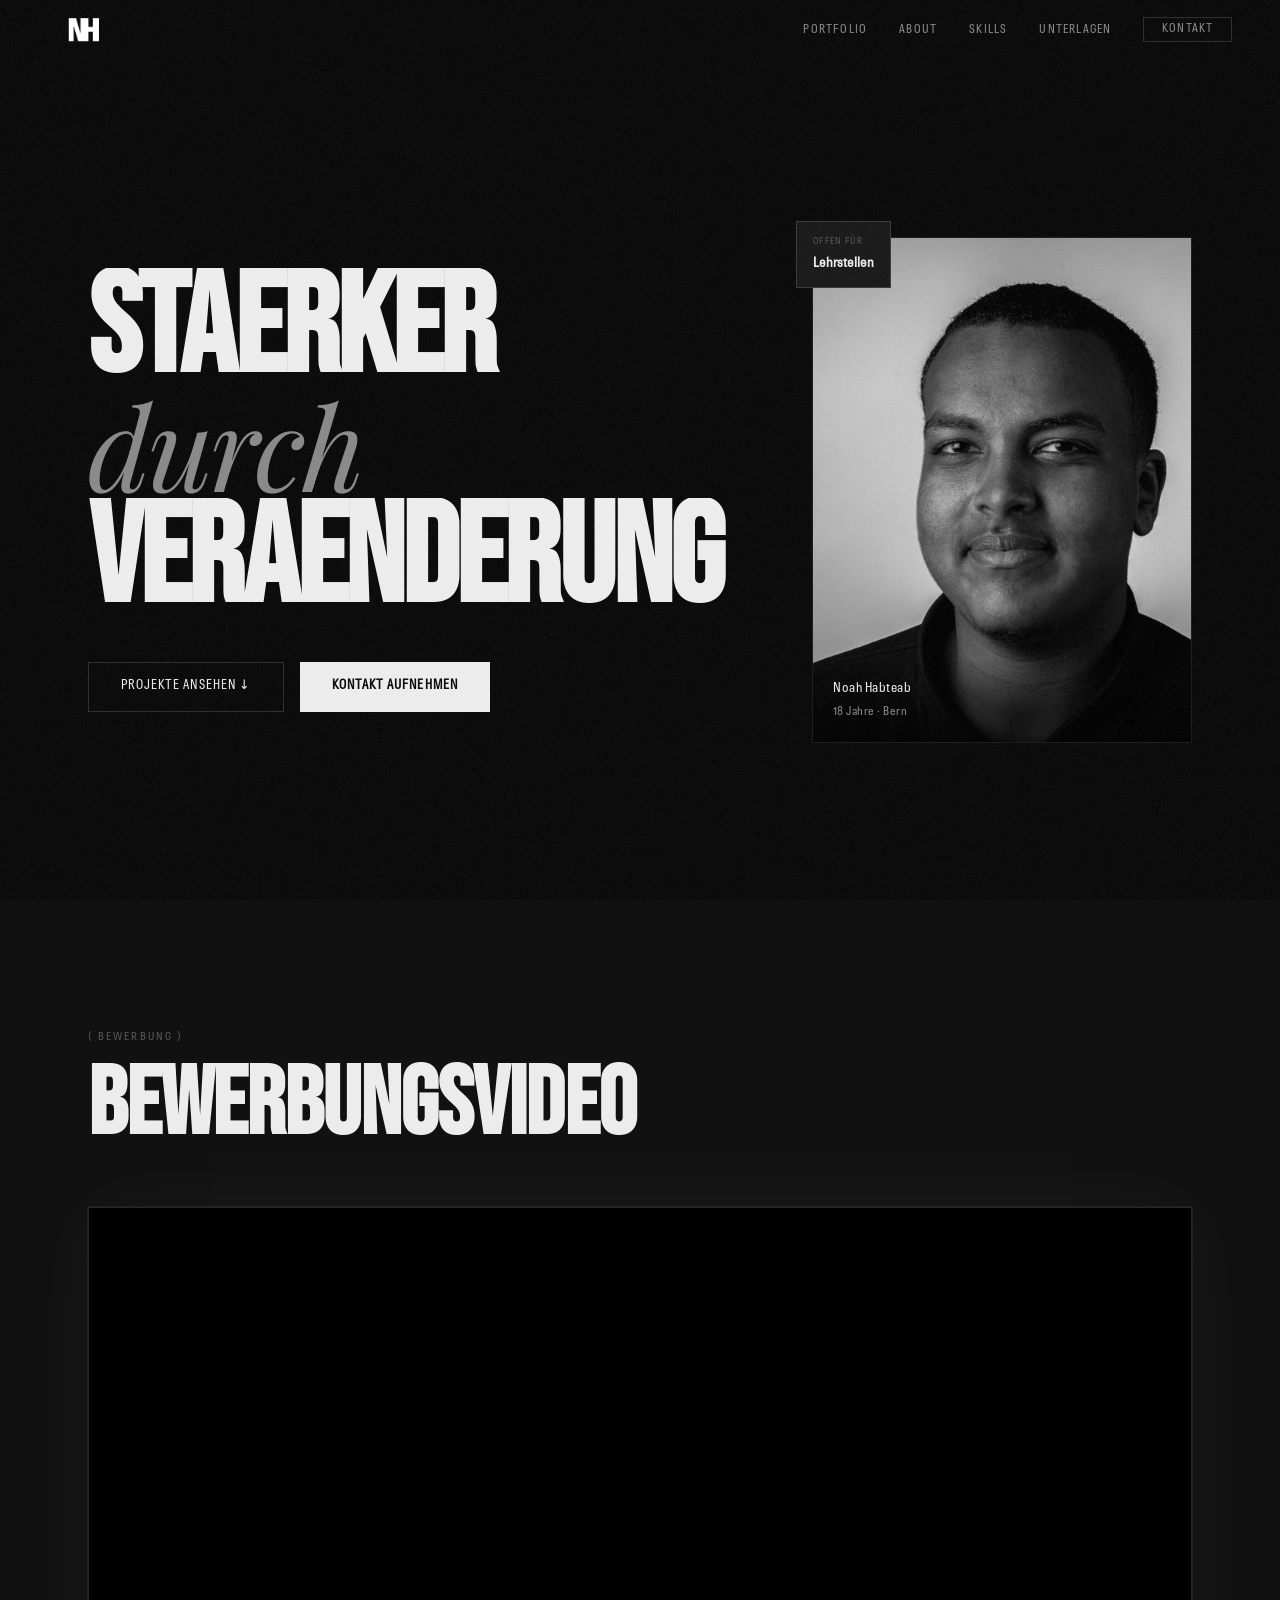
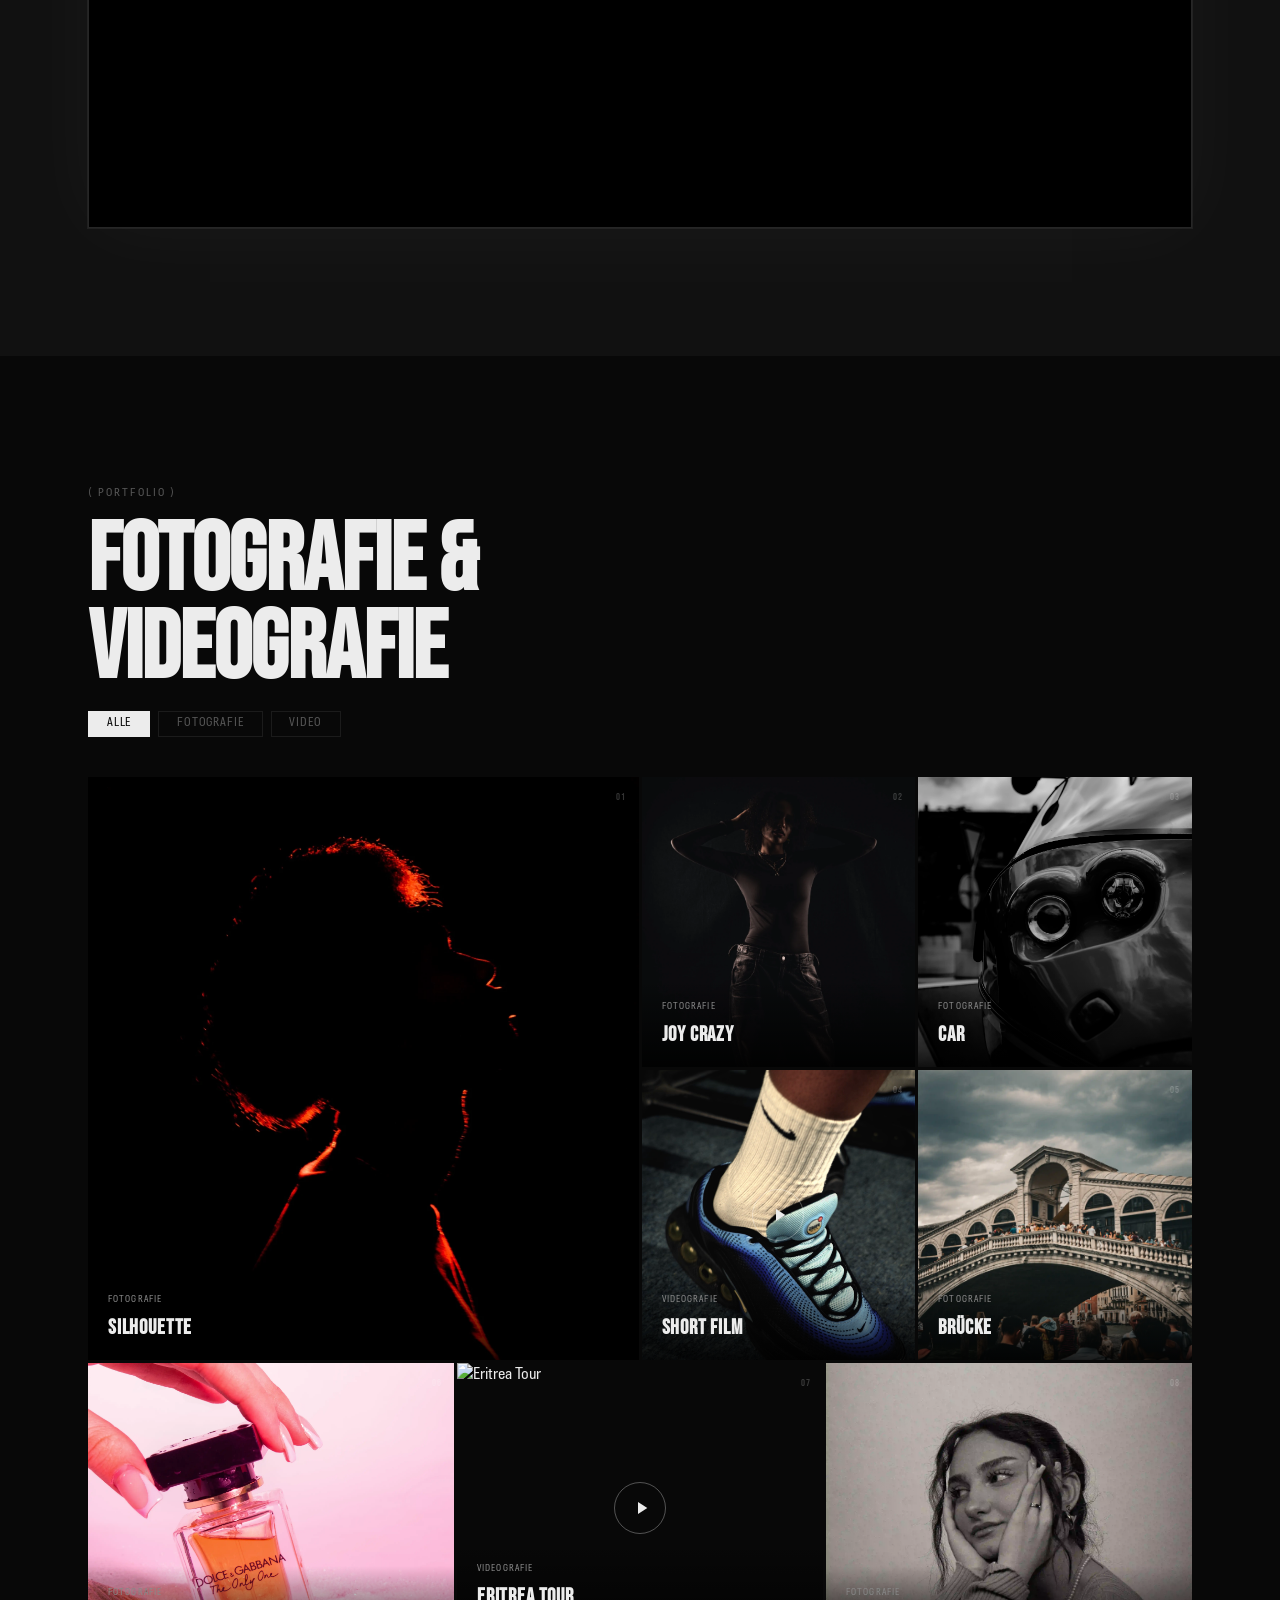
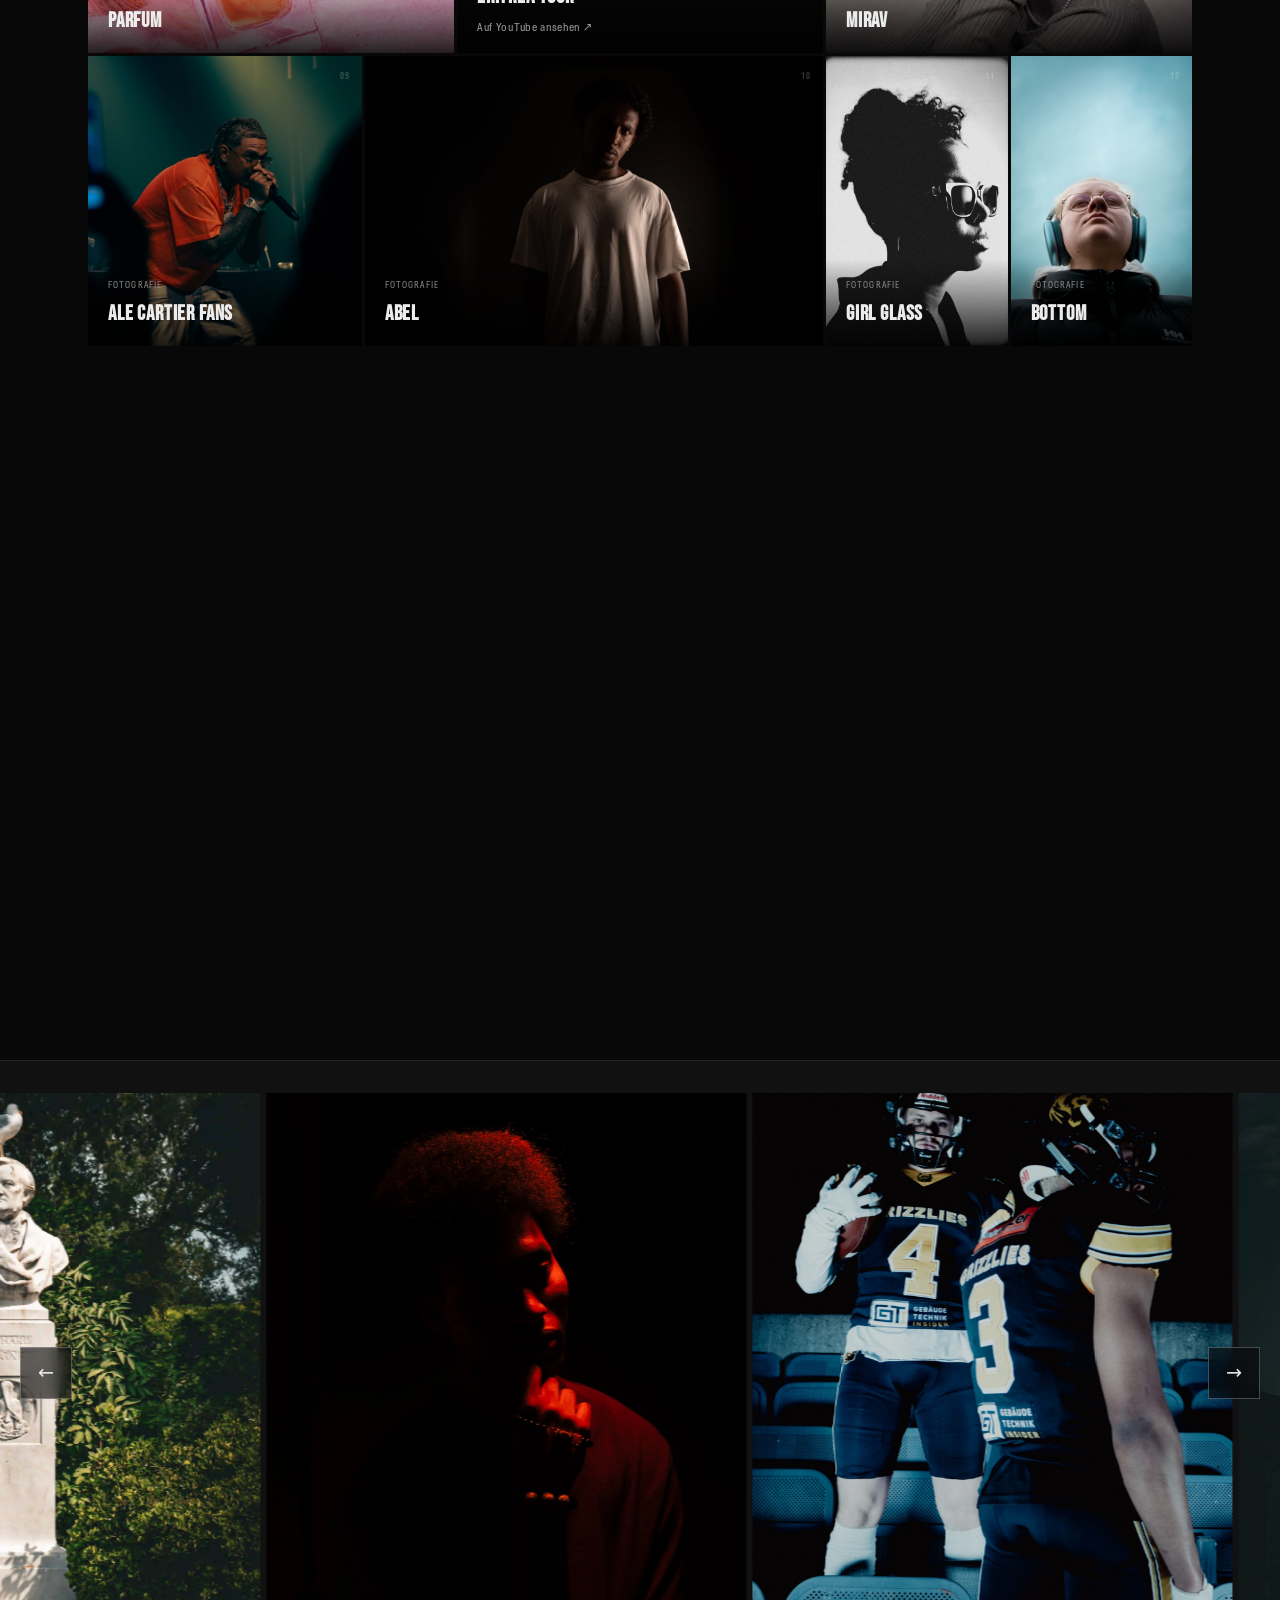
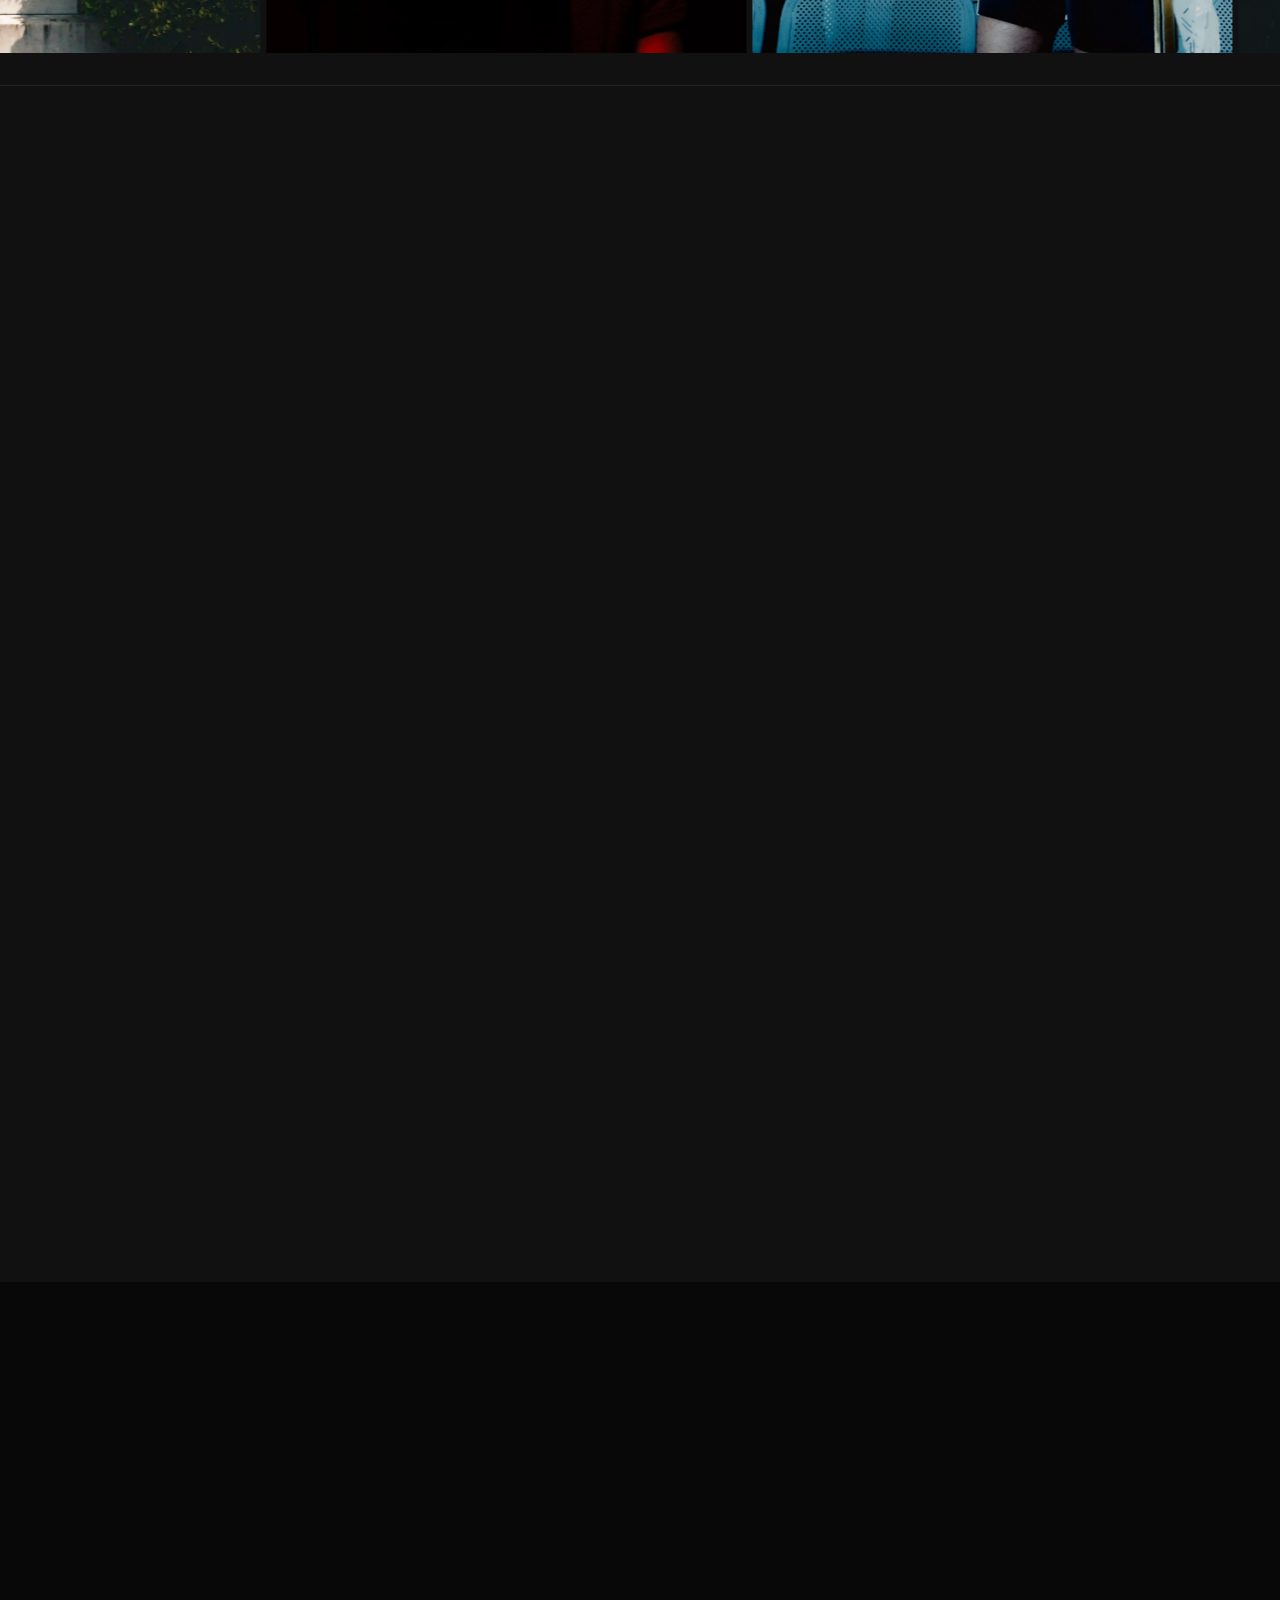
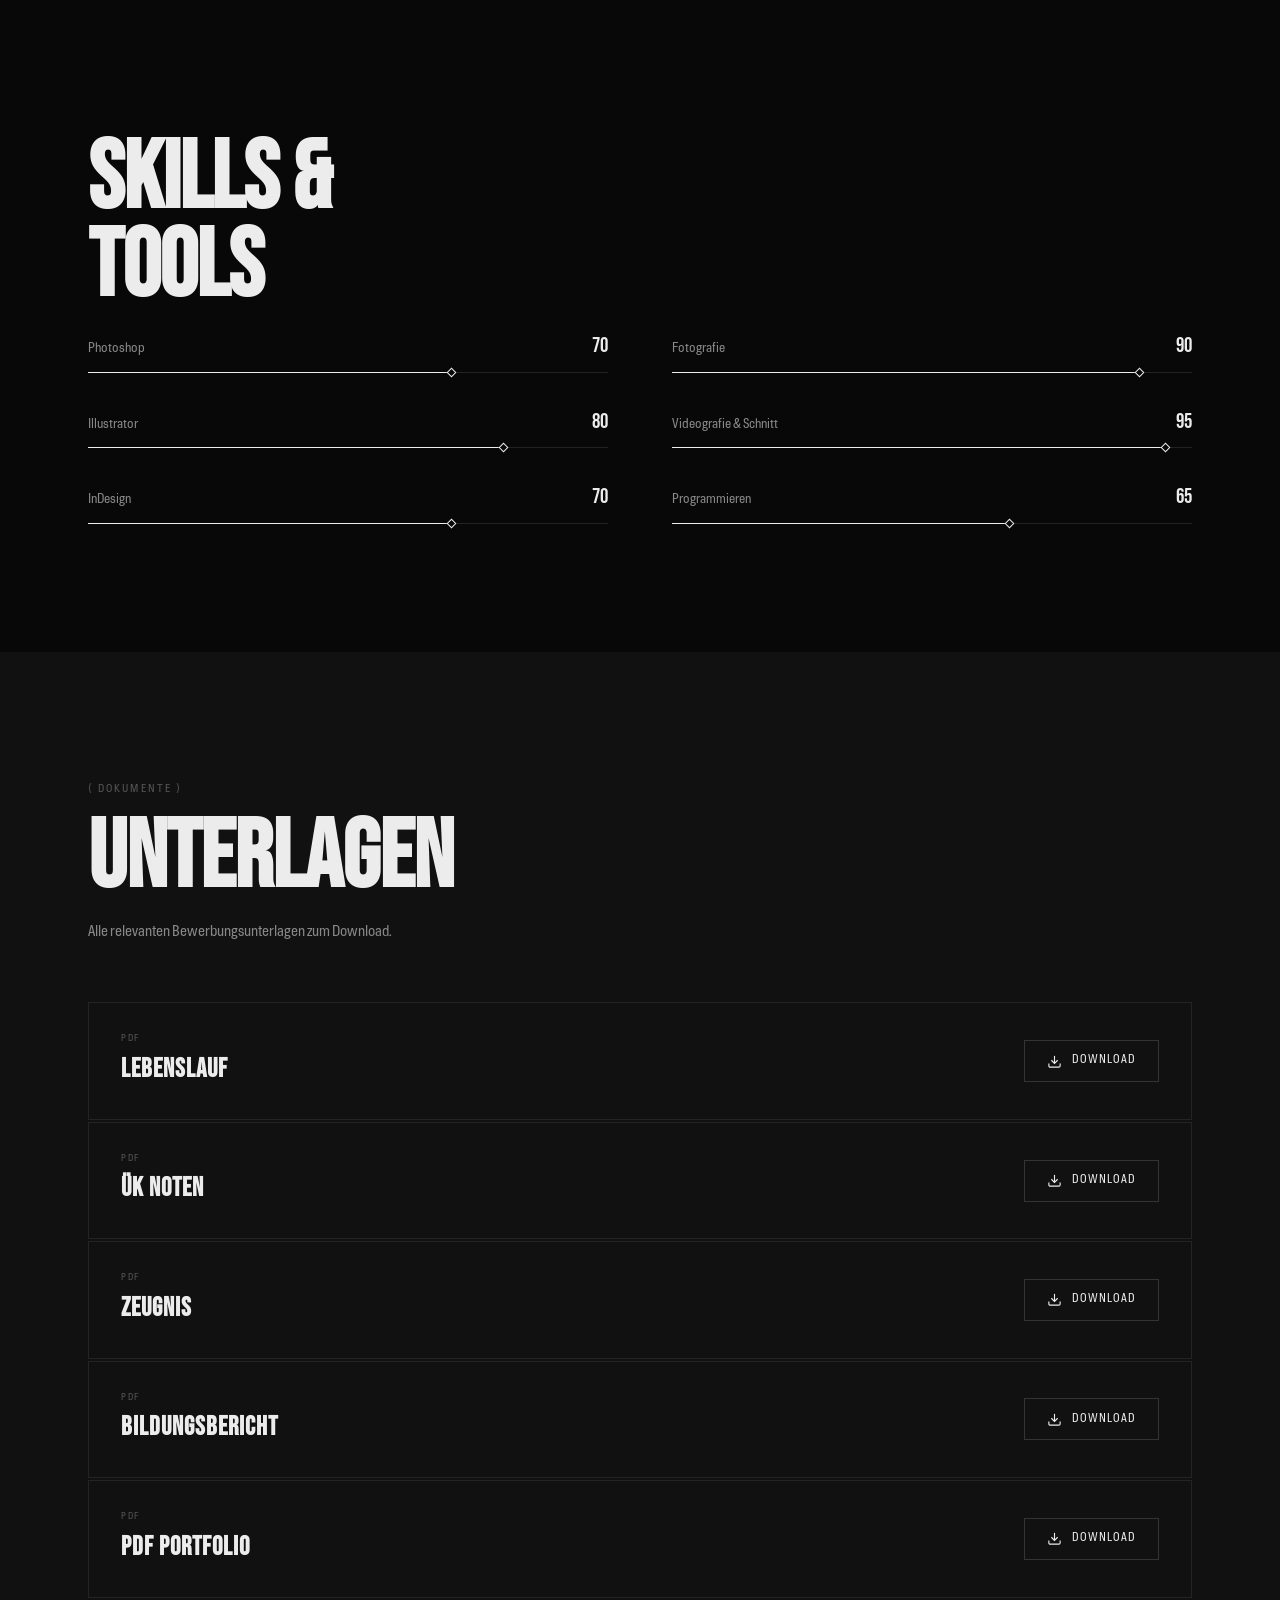
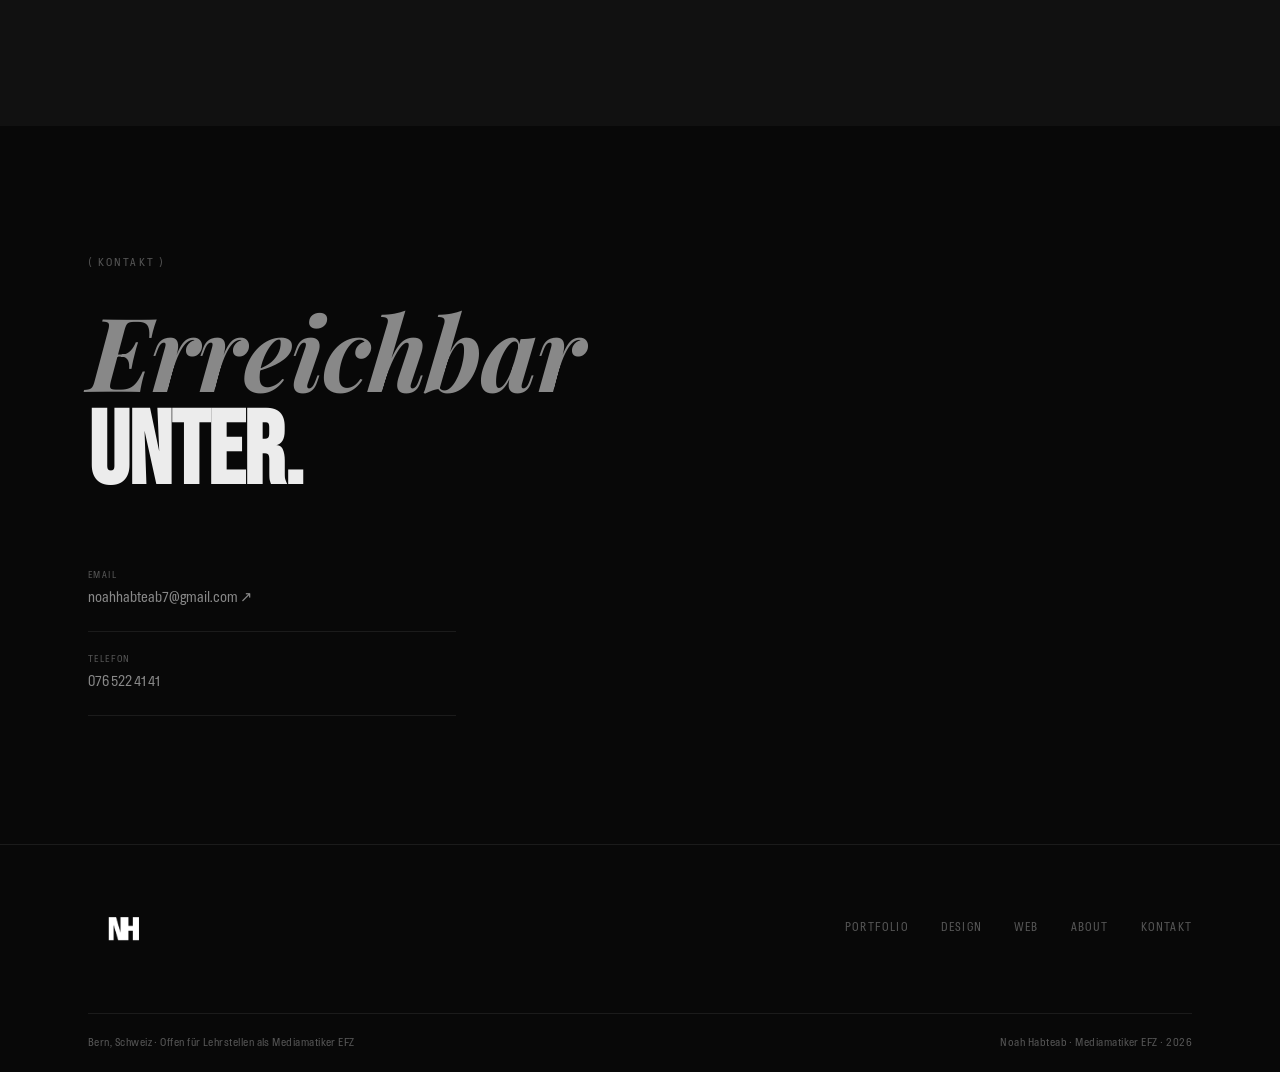
==== commit 56550dfa: "Add files via upload" ====
--- a/new-code/index.html
+++ b/new-code/index.html
@@ -46,8 +46,11 @@
       <img id="lb-img" src="" alt="" />
       <video id="lb-video" controls style="display:none;max-width:60vw;max-height:82vh;flex-shrink:0;"></video>
       <iframe id="lb-iframe" src="" frameborder="0" allow="autoplay; encrypted-media" allowfullscreen style="display:none;"></iframe>
-      <p class="lb-caption" id="lb-caption"></p>
-      <p class="lb-desc" id="lb-desc"></p>
+      <div class="lb-text">
+        <p class="lb-caption" id="lb-caption"></p>
+        <p class="lb-desc" id="lb-desc"></p>
+        <a class="lb-link" id="lb-link" href="" target="_blank" rel="noopener">Website ansehen ↗</a>
+      </div>
     </div>
   </div>
 
@@ -72,6 +75,7 @@
     <ul>
       <li><a href="#portfolio" class="mob-a">Portfolio</a></li>
       <li><a href="#design" class="mob-a">Design</a></li>
+      <li><a href="#web" class="mob-a">Web</a></li>
       <li><a href="#about" class="mob-a">About</a></li>
       <li><a href="#hobbys" class="mob-a">Hobbys</a></li>
       <li><a href="#skills" class="mob-a">Skills</a></li>
@@ -197,7 +201,7 @@
         <span class="mc-num">05</span>
       </div>
       <div class="mc mc-w4 rv tilt" data-c="foto" data-id="parfum" style="--d:.04s"
-        data-desc="Wie erzählt man die Geschichte eines Objekts? Das war ein Schulprojekt über Produktfotografie. Ich habe mich bewusst gegen das klassische Produktbild entschieden und den Lifestyle-Ansatz gewählt. Weil ein Produkt allein keine Geschichte erzählt. Der Vibe, die Atmosphäre rund ums Objekt, das ist genauso Teil des Bildes wie das Produkt selbst.">
+        data-desc="Wie erzählt man die Geschichte eines Objekts? Das war ein Schulprojekt über Produktfotografie. Ich habe mich bewusst gegen das klassische Produktbild entschieden und den Lifestyleansatz gewählt. Weil ein Produkt allein keine Geschichte erzählt. Der Vibe, die Atmosphäre rund ums Objekt, das ist genauso Teil des Bildes wie das Produkt selbst.">
         <div class="mc-img"><img src="img/Foto-Parfuem.webp" alt="Parfum" /></div>
         <div class="mc-over"><span class="mc-cat">Fotografie</span>
           <h3>Parfum</h3>
@@ -205,7 +209,7 @@
         <span class="mc-num">06</span>
       </div>
       <div class="mc mc-w4 rv tilt" data-c="video" data-id="eritrea-tour" data-yt-url="https://youtu.be/agjLJVQoxNE" style="--d:.07s"
-        data-desc="Manche Orte spricht man nicht einfach an, man kehrt zu ihnen zurück. Das war in den Ferien, als wir in die Heimat gereist sind. Alles per Hand, ohne Stativ, ohne zusätzliche Ausrüstung. Den Vintage-Look habe ich in der Bearbeitung hinzugefügt, nicht als Filter, sondern weil er zur Stimmung des Landes gepasst hat. Das Schwierigste war, dass Kameras dort nicht gern gesehen werden. Diese Einschränkung war Teil des Werks, und hat es ehrlicher gemacht.">
+        data-desc="Manche Orte spricht man nicht einfach an, man kehrt zu ihnen zurück. Das war in den Ferien, als wir in die Heimat gereist sind. Alles per Hand, ohne Stativ, ohne zusätzliche Ausrüstung. Den Vintagelook habe ich in der Bearbeitung hinzugefügt, nicht als Filter, sondern weil er zur Stimmung des Landes gepasst hat. Das Schwierigste war, dass Kameras dort nicht gern gesehen werden. Diese Einschränkung war Teil des Werks, und hat es ehrlicher gemacht.">
         <div class="mc-img">
           <img src="img/Thumbnail-Eritrea.png" alt="Eritrea Tour" />
           <div class="mc-play"><svg viewBox="0 0 24 24" fill="currentColor">
@@ -235,7 +239,7 @@
         <span class="mc-num">09</span>
       </div>
       <div class="mc mc-w5 rv tilt" data-c="foto" data-id="abel" style="--d:.09s"
-        data-desc="Manchmal ist die stärkste Entscheidung, etwas wegzulassen. Ein Licht. Bewusst. Ich wollte nicht mehr, weil mehr das Ziel verfehlt hätte. Der Hell-Dunkel-Kontrast entsteht nicht trotz eines einzigen Lichts, sondern genau deshalb. Schatten ist keine Abwesenheit von Licht. Schatten ist eine Entscheidung.">
+        data-desc="Manchmal ist die stärkste Entscheidung, etwas wegzulassen. Ein Licht. Bewusst. Ich wollte nicht mehr, weil mehr das Ziel verfehlt hätte. Der Helldunkelkontrast entsteht nicht trotz eines einzigen Lichts, sondern genau deshalb. Schatten ist keine Abwesenheit von Licht. Schatten ist eine Entscheidung.">
         <div class="mc-img"><img src="img/Foto-Abel.webp" alt="Abel" /></div>
         <div class="mc-over"><span class="mc-cat">Fotografie</span>
           <h3>Abel</h3>
@@ -257,6 +261,19 @@
           <h3>Bottom</h3>
         </div>
         <span class="mc-num">12</span>
+      </div>
+      <div class="mc mc-w12 mc-tall rv tilt" data-c="video" data-id="basketball-commercial" data-youtube="hOx-w6YAiVw" style="--d:.13s"
+        data-desc="Ein Commercial hat eine einzige Aufgabe: in wenigen Sekunden eine Emotion auslösen, nicht ein Spiel dokumentieren. Bei diesem Basketballprojekt ging es mir um die Spannung vor dem Wurf, nicht um den Wurf selbst. Der Korb allein trägt schon einen Puls in sich, bevor überhaupt ein Ball fliegt. Bild und Schnitt habe ich bewusst reduziert, damit dieser Puls nicht verwässert wird. Jede Einstellung brauchte Tempo, keine Pause.">
+        <div class="mc-img">
+          <img src="img/Thumbnail-Basketball.png" alt="Basketball Commercial" />
+          <div class="mc-play"><svg viewBox="0 0 24 24" fill="currentColor">
+              <polygon points="6,3 20,12 6,21" />
+            </svg></div>
+        </div>
+        <div class="mc-over"><span class="mc-cat">Videografie</span>
+          <h3>Basketball Commercial</h3>
+        </div>
+        <span class="mc-num">13</span>
       </div>
 
     </div>
@@ -267,27 +284,27 @@
     <button class="ps-btn ps-prev" id="ps-prev" aria-label="Zurück">&#8592;</button>
     <button class="ps-btn ps-next" id="ps-next" aria-label="Weiter">&#8594;</button>
     <div class="ps-track" id="ps-track">
-      <div class="ps-item" data-title="Ale Cartier BW" data-desc="Manchmal entscheidet eine einzige Wahl, ob ein Bild wirkt, oder nur existiert. Das war ein Konzert eines Kollegen. Ich habe mich entschieden, dieses Bild in Schwarz-Weiss zu zeigen. Farbe hätte abgelenkt. In Schwarz-Weiss bleibt nur das Licht, der Moment, die Stimmung. Genau das wollte ich."><img src="img/Foto-Ale_Cartier_BW.webp" alt="Ale Cartier BW" /></div>
+      <div class="ps-item" data-title="Ale Cartier BW" data-desc="Manchmal entscheidet eine einzige Wahl, ob ein Bild wirkt, oder nur existiert. Das war ein Konzert eines Kollegen. Ich habe mich entschieden, dieses Bild in Schwarzweiss zu zeigen. Farbe hätte abgelenkt. In Schwarzweiss bleibt nur das Licht, der Moment, die Stimmung. Genau das wollte ich."><img src="img/Foto-Ale_Cartier_BW.webp" alt="Ale Cartier BW" /></div>
       <div class="ps-item" data-title="Busstation" data-desc="Komposition beginnt im Kopf, nicht in der Kamera. Die Schilder der Busstation haben eine natürliche Blickführung, sie navigieren das Auge, ohne dass man eingreifen muss. Das Bild hatte ich im Kopf, bevor ich die Kamera gehoben habe. Manchmal sieht man das fertige Bild schon, bevor man auf den Auslöser drückt. Das ist der Moment, auf den man wartet."><img src="img/Foto-Busstation.webp" alt="Busstation" /></div>
       <div class="ps-item" data-title="Statue" data-desc="Manche Motive warten nicht. Man muss schnell sein. Das Bild hat sich in den Ferien ergeben. Ich habe den Vogel auf der Statue gesehen und wusste sofort, dass da ein Bild ist. Die Gebüsche habe ich als visuelles Framing genutzt, damit das Hauptmotiv trotz der Umgebung klar ins Auge fällt. Es war eine schnelle Entscheidung. Die besten oft sind."><img src="img/Foto-statue.webp" alt="Statue" /></div>
       <div class="ps-item" data-id="giulio-denken" data-title="Giulio Denken" data-desc="Das Licht kann verbergen. Oder es kann zeigen. Beides ist eine Entscheidung. Hier geht es um einen Moment, den Moment des Nachdenkens. Das Licht fällt so, dass es den Ausdruck hervorhebt, anstatt ihn zu verbergen. Licht nicht als Effekt, sondern als Erzähler."><img src="img/Foto-Giulio_Denken.webp" alt="Giulio Denken" /></div>
-      <div class="ps-item" data-title="Jersey Zombie" data-desc="Wenn alles im Bild schreit, muss das Wichtigste leise sprechen. Ein Jersey-Reveal-Shooting für ein neues Trikot. Die Herausforderung war, trotz der Bewegung im Bild das Trikot als Hauptmotiv zu behalten. Das Licht habe ich bewusst so gesetzt, dass es direkt auf das Trikot lenkt. Action als Rahmen, nicht als Ablenkung."><img src="img/Foto-Jersey_Zombie.webp" alt="Jersey Zombie" /></div>
+      <div class="ps-item" data-title="Jersey Zombie" data-desc="Wenn alles im Bild schreit, muss das Wichtigste leise sprechen. Ein Jerseyrevealshooting für ein neues Trikot. Die Herausforderung war, trotz der Bewegung im Bild das Trikot als Hauptmotiv zu behalten. Das Licht habe ich bewusst so gesetzt, dass es direkt auf das Trikot lenkt. Action als Rahmen, nicht als Ablenkung."><img src="img/Foto-Jersey_Zombie.webp" alt="Jersey Zombie" /></div>
       <div class="ps-item" data-title="Turm" data-desc="Ein gutes Bild beginnt vor der Kamera, und endet in der Bearbeitung. Das Bild entstand in den Ferien. Die Bildstruktur war von Anfang an stark, aber das reichte nicht. Entscheidend war das Maskieren in der Bearbeitung: das Hauptmotiv vom Hintergrund lösen, damit es die Aufmerksamkeit bekommt, die es verdient. Bearbeitung nicht als Korrektiv, sondern als Aussage."><img src="img/Foto-Turm.webp" alt="Turm" /></div>
       <div class="ps-item" data-id="kleider-cold" data-title="Kleider Cold" data-desc="Der Blick des Betrachters ist keine Zufallssache. Ein Produktfotoshooting für einen Pullover. Die Idee war, die Geometrie so zu nutzen, dass der Blick keine Wahl hat, er wird zum Kleidungsstück geführt. Eine Sogwirkung, die nichts dem Zufall überlässt. Das war die Absicht. Und sie hat funktioniert."><img src="img/Foto-Kleider_Cold.webp" alt="Kleider Cold" /></div>
-      <div class="ps-item" data-id="lana-baseballschlaeger" data-title="Lana Baseballschläger" data-desc="Eine Kundin kommt mit einem Wunsch. Die Aufgabe ist, diesen Wunsch sichtbar zu machen. Ein Geburtstags-Fotoshooting, bei dem die Kundin einen 2000er-Vibe haben wollte. Der Vibe war klar, die Umsetzung war die Arbeit. Vor allem die Bearbeitung war entscheidend: ein Gleichgewicht finden zwischen zu viel und zu wenig. Zu viel wirkt künstlich. Zu wenig zeigt nichts. Die Mitte ist das Ziel."><img src="img/Foto-Lana_Baseballschlaeger.webp" alt="Lana Baseballschläger" /></div>
-      <div class="ps-item" data-id="white-boy-verzoegert" data-title="White Boy Verzögert" data-desc="Effekte, die in der Kamera entstehen, erzählen mehr als solche, die nachträglich hinzugefügt werden. Ebenfalls ein Trikot-Reveal-Shooting, aber ein anderer Gedanke dahinter. Den Verzögerungseffekt wollte ich direkt aus der Kamera erstellen, nicht nachträglich hinzufügen. Das Ergebnis ist dadurch ehrlicher. Was die Kamera aufnimmt, ist real. Was man nachher hinzufügt, ist eine Interpretation."><img src="img/Foto-White_Boy_Verzoegert.webp" alt="White Boy Verzögert" /></div>
+      <div class="ps-item" data-id="lana-baseballschlaeger" data-title="Lana Baseballschläger" data-desc="Eine Kundin kommt mit einem Wunsch. Die Aufgabe ist, diesen Wunsch sichtbar zu machen. Ein Geburtstagsfotoshooting, bei dem die Kundin einen 2000ervibe haben wollte. Der Vibe war klar, die Umsetzung war die Arbeit. Vor allem die Bearbeitung war entscheidend: ein Gleichgewicht finden zwischen zu viel und zu wenig. Zu viel wirkt künstlich. Zu wenig zeigt nichts. Die Mitte ist das Ziel."><img src="img/Foto-Lana_Baseballschlaeger.webp" alt="Lana Baseballschläger" /></div>
+      <div class="ps-item" data-id="white-boy-verzoegert" data-title="White Boy Verzögert" data-desc="Effekte, die in der Kamera entstehen, erzählen mehr als solche, die nachträglich hinzugefügt werden. Ebenfalls ein Trikotrevealshooting, aber ein anderer Gedanke dahinter. Den Verzögerungseffekt wollte ich direkt aus der Kamera erstellen, nicht nachträglich hinzufügen. Das Ergebnis ist dadurch ehrlicher. Was die Kamera aufnimmt, ist real. Was man nachher hinzufügt, ist eine Interpretation."><img src="img/Foto-White_Boy_Verzoegert.webp" alt="White Boy Verzögert" /></div>
       <div class="ps-item" data-id="boy-glasse" data-title="Boy Glasse" data-desc="Produktfotografie ist nicht nur Dokumentation, sie ist Interpretation. Eine Produktfotografie für eine stylische Brille. Ich habe den Wunsch des Kunden genommen und konsequent umgesetzt, dabei aber meinen eigenen Blick eingebracht, damit das Bild über das reine Produktfoto hinausgeht."><img src="img/Foto-Boy_Glasse.webp" alt="Boy Glasse" /></div>
       <div class="ps-item" data-title="Kopfhörer" data-desc="Das Auge folgt immer einer Spur, ob man es merkt oder nicht. Ich habe mit den Fluchtlinien eine Tiefenwirkung geschaffen, die das Auge direkt zum Hauptmotiv zieht. Das Ziel war, dass der Betrachter keine andere Wahl hat, sein Blick wird geführt, ohne dass er es merkt. Gute Komposition arbeitet unsichtbar."><img src="img/Foto-Kopfhoerer.webp" alt="Kopfhörer" /></div>
       <!-- duplicate for seamless loop -->
-      <div class="ps-item" data-title="Ale Cartier BW" data-desc="Manchmal entscheidet eine einzige Wahl, ob ein Bild wirkt, oder nur existiert. Das war ein Konzert eines Kollegen. Ich habe mich entschieden, dieses Bild in Schwarz-Weiss zu zeigen. Farbe hätte abgelenkt. In Schwarz-Weiss bleibt nur das Licht, der Moment, die Stimmung. Genau das wollte ich."><img src="img/Foto-Ale_Cartier_BW.webp" alt="Ale Cartier BW" /></div>
+      <div class="ps-item" data-title="Ale Cartier BW" data-desc="Manchmal entscheidet eine einzige Wahl, ob ein Bild wirkt, oder nur existiert. Das war ein Konzert eines Kollegen. Ich habe mich entschieden, dieses Bild in Schwarzweiss zu zeigen. Farbe hätte abgelenkt. In Schwarzweiss bleibt nur das Licht, der Moment, die Stimmung. Genau das wollte ich."><img src="img/Foto-Ale_Cartier_BW.webp" alt="Ale Cartier BW" /></div>
       <div class="ps-item" data-title="Busstation" data-desc="Komposition beginnt im Kopf, nicht in der Kamera. Die Schilder der Busstation haben eine natürliche Blickführung, sie navigieren das Auge, ohne dass man eingreifen muss. Das Bild hatte ich im Kopf, bevor ich die Kamera gehoben habe. Manchmal sieht man das fertige Bild schon, bevor man auf den Auslöser drückt. Das ist der Moment, auf den man wartet."><img src="img/Foto-Busstation.webp" alt="Busstation" /></div>
       <div class="ps-item" data-title="Statue" data-desc="Manche Motive warten nicht. Man muss schnell sein. Das Bild hat sich in den Ferien ergeben. Ich habe den Vogel auf der Statue gesehen und wusste sofort, dass da ein Bild ist. Die Gebüsche habe ich als visuelles Framing genutzt, damit das Hauptmotiv trotz der Umgebung klar ins Auge fällt. Es war eine schnelle Entscheidung. Die besten oft sind."><img src="img/Foto-statue.webp" alt="Statue" /></div>
       <div class="ps-item" data-title="Giulio Denken" data-desc="Das Licht kann verbergen. Oder es kann zeigen. Beides ist eine Entscheidung. Hier geht es um einen Moment, den Moment des Nachdenkens. Das Licht fällt so, dass es den Ausdruck hervorhebt, anstatt ihn zu verbergen. Licht nicht als Effekt, sondern als Erzähler."><img src="img/Foto-Giulio_Denken.webp" alt="Giulio Denken" /></div>
-      <div class="ps-item" data-title="Jersey Zombie" data-desc="Wenn alles im Bild schreit, muss das Wichtigste leise sprechen. Ein Jersey-Reveal-Shooting für ein neues Trikot. Die Herausforderung war, trotz der Bewegung im Bild das Trikot als Hauptmotiv zu behalten. Das Licht habe ich bewusst so gesetzt, dass es direkt auf das Trikot lenkt. Action als Rahmen, nicht als Ablenkung."><img src="img/Foto-Jersey_Zombie.webp" alt="Jersey Zombie" /></div>
+      <div class="ps-item" data-title="Jersey Zombie" data-desc="Wenn alles im Bild schreit, muss das Wichtigste leise sprechen. Ein Jerseyrevealshooting für ein neues Trikot. Die Herausforderung war, trotz der Bewegung im Bild das Trikot als Hauptmotiv zu behalten. Das Licht habe ich bewusst so gesetzt, dass es direkt auf das Trikot lenkt. Action als Rahmen, nicht als Ablenkung."><img src="img/Foto-Jersey_Zombie.webp" alt="Jersey Zombie" /></div>
       <div class="ps-item" data-title="Turm" data-desc="Ein gutes Bild beginnt vor der Kamera, und endet in der Bearbeitung. Das Bild entstand in den Ferien. Die Bildstruktur war von Anfang an stark, aber das reichte nicht. Entscheidend war das Maskieren in der Bearbeitung: das Hauptmotiv vom Hintergrund lösen, damit es die Aufmerksamkeit bekommt, die es verdient. Bearbeitung nicht als Korrektiv, sondern als Aussage."><img src="img/Foto-Turm.webp" alt="Turm" /></div>
       <div class="ps-item" data-title="Kleider Cold" data-desc="Der Blick des Betrachters ist keine Zufallssache. Ein Produktfotoshooting für einen Pullover. Die Idee war, die Geometrie so zu nutzen, dass der Blick keine Wahl hat, er wird zum Kleidungsstück geführt. Eine Sogwirkung, die nichts dem Zufall überlässt. Das war die Absicht. Und sie hat funktioniert."><img src="img/Foto-Kleider_Cold.webp" alt="Kleider Cold" /></div>
-      <div class="ps-item" data-title="Lana Baseballschläger" data-desc="Eine Kundin kommt mit einem Wunsch. Die Aufgabe ist, diesen Wunsch sichtbar zu machen. Ein Geburtstags-Fotoshooting, bei dem die Kundin einen 2000er-Vibe haben wollte. Der Vibe war klar, die Umsetzung war die Arbeit. Vor allem die Bearbeitung war entscheidend: ein Gleichgewicht finden zwischen zu viel und zu wenig. Zu viel wirkt künstlich. Zu wenig zeigt nichts. Die Mitte ist das Ziel."><img src="img/Foto-Lana_Baseballschlaeger.webp" alt="Lana Baseballschläger" /></div>
-      <div class="ps-item" data-title="White Boy Verzögert" data-desc="Effekte, die in der Kamera entstehen, erzählen mehr als solche, die nachträglich hinzugefügt werden. Ebenfalls ein Trikot-Reveal-Shooting, aber ein anderer Gedanke dahinter. Den Verzögerungseffekt wollte ich direkt aus der Kamera erstellen, nicht nachträglich hinzufügen. Das Ergebnis ist dadurch ehrlicher. Was die Kamera aufnimmt, ist real. Was man nachher hinzufügt, ist eine Interpretation."><img src="img/Foto-White_Boy_Verzoegert.webp" alt="White Boy Verzögert" /></div>
+      <div class="ps-item" data-title="Lana Baseballschläger" data-desc="Eine Kundin kommt mit einem Wunsch. Die Aufgabe ist, diesen Wunsch sichtbar zu machen. Ein Geburtstagsfotoshooting, bei dem die Kundin einen 2000ervibe haben wollte. Der Vibe war klar, die Umsetzung war die Arbeit. Vor allem die Bearbeitung war entscheidend: ein Gleichgewicht finden zwischen zu viel und zu wenig. Zu viel wirkt künstlich. Zu wenig zeigt nichts. Die Mitte ist das Ziel."><img src="img/Foto-Lana_Baseballschlaeger.webp" alt="Lana Baseballschläger" /></div>
+      <div class="ps-item" data-title="White Boy Verzögert" data-desc="Effekte, die in der Kamera entstehen, erzählen mehr als solche, die nachträglich hinzugefügt werden. Ebenfalls ein Trikotrevealshooting, aber ein anderer Gedanke dahinter. Den Verzögerungseffekt wollte ich direkt aus der Kamera erstellen, nicht nachträglich hinzufügen. Das Ergebnis ist dadurch ehrlicher. Was die Kamera aufnimmt, ist real. Was man nachher hinzufügt, ist eine Interpretation."><img src="img/Foto-White_Boy_Verzoegert.webp" alt="White Boy Verzögert" /></div>
       <div class="ps-item" data-title="Boy Glasse" data-desc="Produktfotografie ist nicht nur Dokumentation, sie ist Interpretation. Eine Produktfotografie für eine stylische Brille. Ich habe den Wunsch des Kunden genommen und konsequent umgesetzt, dabei aber meinen eigenen Blick eingebracht, damit das Bild über das reine Produktfoto hinausgeht."><img src="img/Foto-Boy_Glasse.webp" alt="Boy Glasse" /></div>
       <div class="ps-item" data-title="Kopfhörer" data-desc="Das Auge folgt immer einer Spur, ob man es merkt oder nicht. Ich habe mit den Fluchtlinien eine Tiefenwirkung geschaffen, die das Auge direkt zum Hauptmotiv zieht. Das Ziel war, dass der Betrachter keine andere Wahl hat, sein Blick wird geführt, ohne dass er es merkt. Gute Komposition arbeitet unsichtbar."><img src="img/Foto-Kopfhoerer.webp" alt="Kopfhörer" /></div>
     </div>
@@ -306,7 +323,7 @@
       <div class="dsgn-cards">
 
         <div class="dsgn-card rv tilt" data-id="year-of" style="--d:.05s"
-          data-desc="Ein Bild kann eine Geschichte erzählen. Ein Poster muss mehr tun, es muss eine Welt schaffen. Das Bild allein hätte gereicht, aber ich wollte mehr daraus machen. In der Bearbeitung habe ich den 2000s-Vibe weiter ausgearbeitet und das Alter auf dem Shirt hinzugefügt. Nicht als Dekoration, sondern als Detail, das die Geschichte vervollständigt. Typografie als Teil des Bildes.">
+          data-desc="Ein Bild kann eine Geschichte erzählen. Ein Poster muss mehr tun, es muss eine Welt schaffen. Das Bild allein hätte gereicht, aber ich wollte mehr daraus machen. In der Bearbeitung habe ich den 2000svibe weiter ausgearbeitet und das Alter auf dem Shirt hinzugefügt. Nicht als Dekoration, sondern als Detail, das die Geschichte vervollständigt. Typografie als Teil des Bildes.">
           <div class="dc-vis">
             <img src="img/Year_of_Poster.webp" alt="Year Of Poster" />
           </div>
@@ -317,7 +334,7 @@
         </div>
 
         <div class="dsgn-card rv tilt" data-id="odf-cover" style="--d:.1s"
-          data-desc="Ein Cover ist die erste Begegnung, und erste Begegnungen entscheiden alles. Dieses Cover wollte ich als Magazin-Cover gestalten. Ein Magazin-Cover hat eine klare Aufgabe: Es muss sofort wirken. Ich habe mich für einen minimalistischen Ansatz entschieden, weil das Bild selber stark genug ist. Jedes zusätzliche Element hätte davon abgelenkt. Weniger war die richtige Entscheidung.">
+          data-desc="Ein Cover ist die erste Begegnung, und erste Begegnungen entscheiden alles. Dieses Cover wollte ich als Magazincover gestalten. Ein Magazincover hat eine klare Aufgabe: Es muss sofort wirken. Ich habe mich für einen minimalistischen Ansatz entschieden, weil das Bild selber stark genug ist. Jedes zusätzliche Element hätte davon abgelenkt. Weniger war die richtige Entscheidung.">
           <div class="dc-vis">
             <img src="img/odf_cover_Poster.webp" alt="ODF Cover Poster" />
           </div>
@@ -328,7 +345,7 @@
         </div>
 
         <div class="dsgn-card rv tilt" data-id="travis-scott" style="--d:.15s"
-          data-desc="Die härteste Aufgabe ist die, die man sich selbst stellt. Dieses Poster habe ich mir selber als Herausforderung gestellt. Kein Auftrag, kein Briefing, nur die Frage, ob ich ein Event-Poster gestalten kann, das wirklich funktioniert. Eines, das auf den ersten Blick alles kommuniziert. Die Herausforderung war nicht die Technik, sondern die Entscheidung: Was bleibt drin, was fällt raus. Das Ergebnis war meine Antwort.">
+          data-desc="Die härteste Aufgabe ist die, die man sich selbst stellt. Dieses Poster habe ich mir selber als Herausforderung gestellt. Kein Auftrag, kein Briefing, nur die Frage, ob ich ein Eventposter gestalten kann, das wirklich funktioniert. Eines, das auf den ersten Blick alles kommuniziert. Die Herausforderung war nicht die Technik, sondern die Entscheidung: Was bleibt drin, was fällt raus. Das Ergebnis war meine Antwort.">
           <div class="dc-vis">
             <img src="img/Travis_Scott_Poster.webp" alt="Travis Scott Poster" />
           </div>
@@ -338,6 +355,33 @@
           </div>
         </div>
 
+      </div>
+    </div>
+  </section>
+
+  <!-- ===================== WEB ===================== -->
+  <section id="web" class="section">
+    <div class="container">
+      <div class="sec-label rv">( Web )</div>
+      <h2 class="sec-title rv">Eine Marke<br />zum Leben erweckt</h2>
+      <p class="sec-intro rv" style="--d:.1s">
+        Nicht jedes Projekt beginnt mit einem Foto. Manchmal beginnt es mit einer leeren Seite,
+        die eine Struktur braucht.
+      </p>
+
+      <div class="web-cards">
+        <div class="dsgn-card web-card rv tilt" data-id="zaki-barbershop" style="--d:.05s"
+          data-desc="Ein Barbershop lebt von Präzision, und das musste die Website spüren lassen, bevor man den Laden überhaupt betritt. Für ZAKI Barbershop habe ich die komplette Website selbst konzipiert und umgesetzt, von der Struktur bis zum letzten Detail. Schwarz und Gold als Grundfarben, weil Beliebigkeit hier keinen Platz hat. Der Buchenbutton bleibt immer sichtbar, denn eine Website für ein Geschäft hat am Ende nur eine Aufgabe: den Weg zur Buchung so kurz wie möglich machen. Das war die Entscheidung, um die sich alles andere angeordnet hat."
+          data-link="https://zaki-barbershop.ch/">
+          <div class="dc-vis">
+            <img src="img/Zaki_Barbershop.webp" alt="ZAKI Barbershop Website" />
+          </div>
+          <div class="dc-meta">
+            <span class="dc-num">01</span>
+            <span class="dc-title">ZAKI Barbershop</span>
+            <span class="dc-web-hint">Website ansehen ↗</span>
+          </div>
+        </div>
       </div>
     </div>
   </section>
@@ -641,7 +685,7 @@
 
         <div class="contact-info rv" style="--d:.14s">
           <a href="mailto:noahhabteab7@gmail.com" class="ci-link magnetic">
-            <span class="ci-lbl">E-Mail</span>
+            <span class="ci-lbl">Email</span>
             <span class="ci-val">noahhabteab7@gmail.com ↗</span>
           </a>
           <div class="ci-link">
@@ -662,6 +706,7 @@
         <nav class="ft-nav">
           <a href="#portfolio">Portfolio</a>
           <a href="#design">Design</a>
+          <a href="#web">Web</a>
           <a href="#about">About</a>
           <a href="#contact">Kontakt</a>
         </nav>
--- a/new-code/style.css
+++ b/new-code/style.css
@@ -402,6 +402,7 @@
 .mc-w4     { grid-column: span 4; }
 .mc-w5     { grid-column: span 5; }
 .mc-w6     { grid-column: span 6; }
+.mc-w12    { grid-column: span 12; }
 .mc-tall   { grid-row: span 2; }
 
 .mc { position: relative; overflow: hidden; cursor: pointer; }
@@ -592,6 +593,19 @@
 }
 
 /* ============================================================
+   WEB PROJECT CARD
+   ============================================================ */
+.web-cards { max-width: 900px; margin: 2rem auto 0; }
+.web-card .dc-vis { aspect-ratio: 16/9; }
+.web-card .dc-meta { flex-wrap: wrap; gap: .6rem; justify-content: flex-start; }
+.dc-web-hint {
+  font-size: .68rem; letter-spacing: .08em; text-transform: uppercase;
+  color: var(--gray); transition: color .3s var(--ease);
+  margin-left: auto;
+}
+.web-card:hover .dc-web-hint { color: var(--white); }
+
+/* ============================================================
    ABOUT
    ============================================================ */
 .about-quote-strip {
@@ -941,16 +955,27 @@
   border: none;
 }
 
+.lb-text {
+  flex-shrink: 0; width: 280px;
+  display: flex; flex-direction: column;
+}
 .lb-caption { display: none; }
 .lb-desc {
-  flex-shrink: 0; width: 280px;
   font-size: 1rem; color: var(--gray); line-height: 1.85;
   text-align: left;
 }
+.lb-link {
+  display: none; margin-top: 1.25rem;
+  font-size: .78rem; letter-spacing: .08em; text-transform: uppercase;
+  color: var(--white); border-bottom: 1px solid var(--border-2);
+  padding-bottom: .25rem; align-self: flex-start;
+  transition: opacity .3s var(--ease);
+}
+.lb-link:hover { opacity: .7; }
 @media (max-width: 768px) {
   .lb-inner { flex-direction: column; gap: 1.25rem; }
   .lb-inner img { max-width: 90vw; }
-  .lb-desc { width: 100%; max-width: 90vw; }
+  .lb-text { width: 100%; max-width: 90vw; }
 }
 
 .lb-close {
@@ -994,6 +1019,7 @@
   .mc-w4 { grid-column: span 3; }
   .mc    { grid-column: span 2; }
   .mc-w2 { grid-column: span 2; }
+  .mc-w12 { grid-column: span 6; }
   .dsgn-cards { grid-template-columns: repeat(2, 1fr); }
 }
 @media (max-width: 768px) {
@@ -1004,15 +1030,16 @@
   .mc-w4 { grid-column: span 2; }
   .mc    { grid-column: span 2; }
   .mc-w2 { grid-column: span 2; }
+  .mc-w12 { grid-column: span 4; }
   .mc-tall { grid-row: span 1; }
   .dsgn-cards { grid-template-columns: 1fr; }
-  .dc-vis { aspect-ratio: 16/9; }
+  .dsgn-cards .dc-vis { aspect-ratio: 2/1; }
   .hob { grid-template-columns: 40px 40px 1fr; }
 }
 @media (max-width: 600px) {
   button { cursor: pointer; }
   .mosaic-grid { grid-template-columns: repeat(2, 1fr); grid-auto-rows: 180px; padding: 0 1rem; }
-  .mc-w6, .mc-w5, .mc-w4, .mc, .mc-w2 { grid-column: span 1; }
+  .mc-w6, .mc-w5, .mc-w4, .mc, .mc-w2, .mc-w12 { grid-column: span 1; }
   .mc-tall { grid-row: span 1; }
   .footer-top { flex-direction: column; }
   .docs-list .doc { flex-direction: column; align-items: flex-start; gap: 1rem; }
